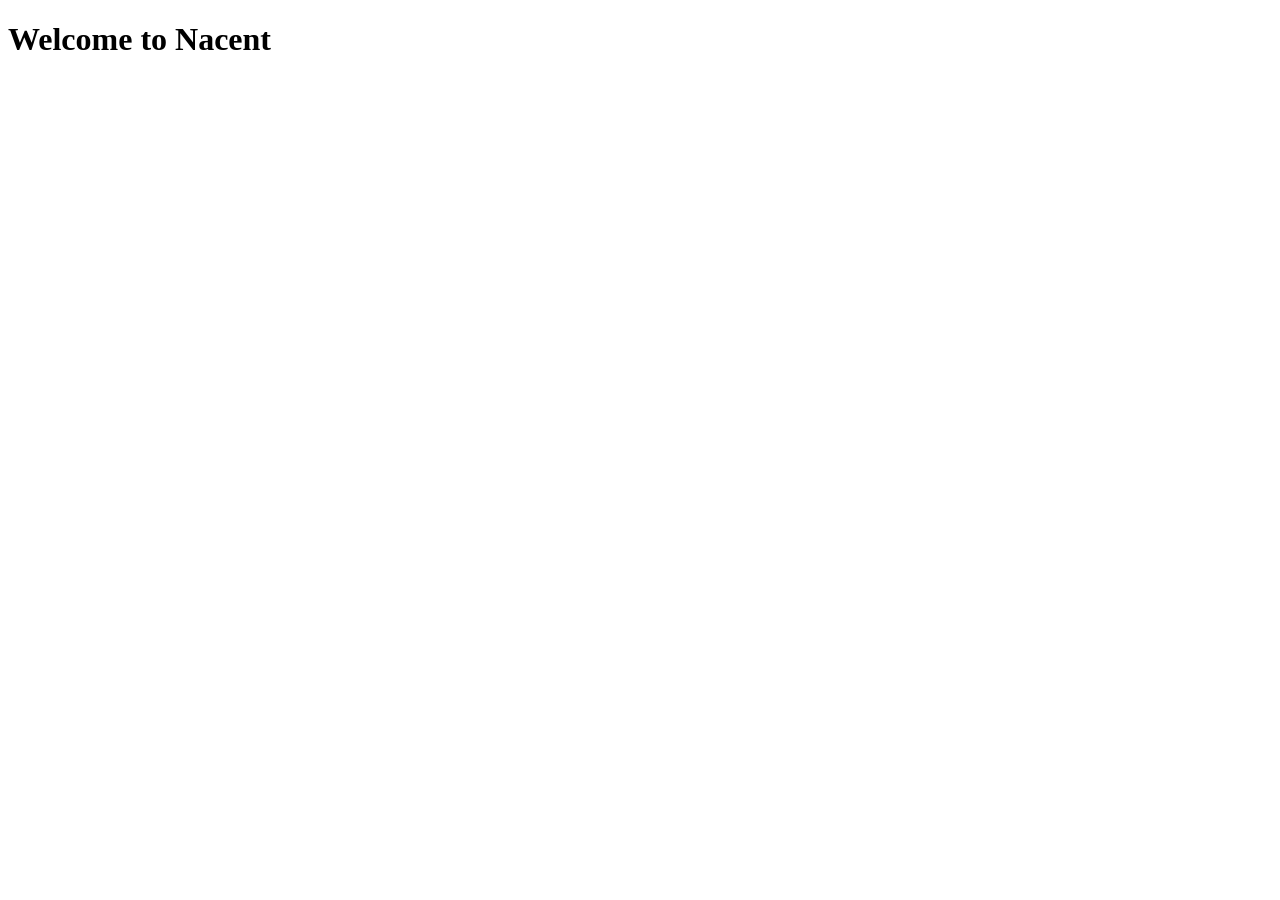
==== Nancent/index.html @ aa488d15 "edit readme" ====
<!DOCTYPE html>
<html lang="en">
  <head>
    <meta charset="UTF-8" />
    <meta name="viewport" content="width=device-width, initial-scale=1.0" />
    <title>Nancent</title>
  </head>
  <body>
    <h1>Welcome to Nacent</h1>
  </body>
</html>
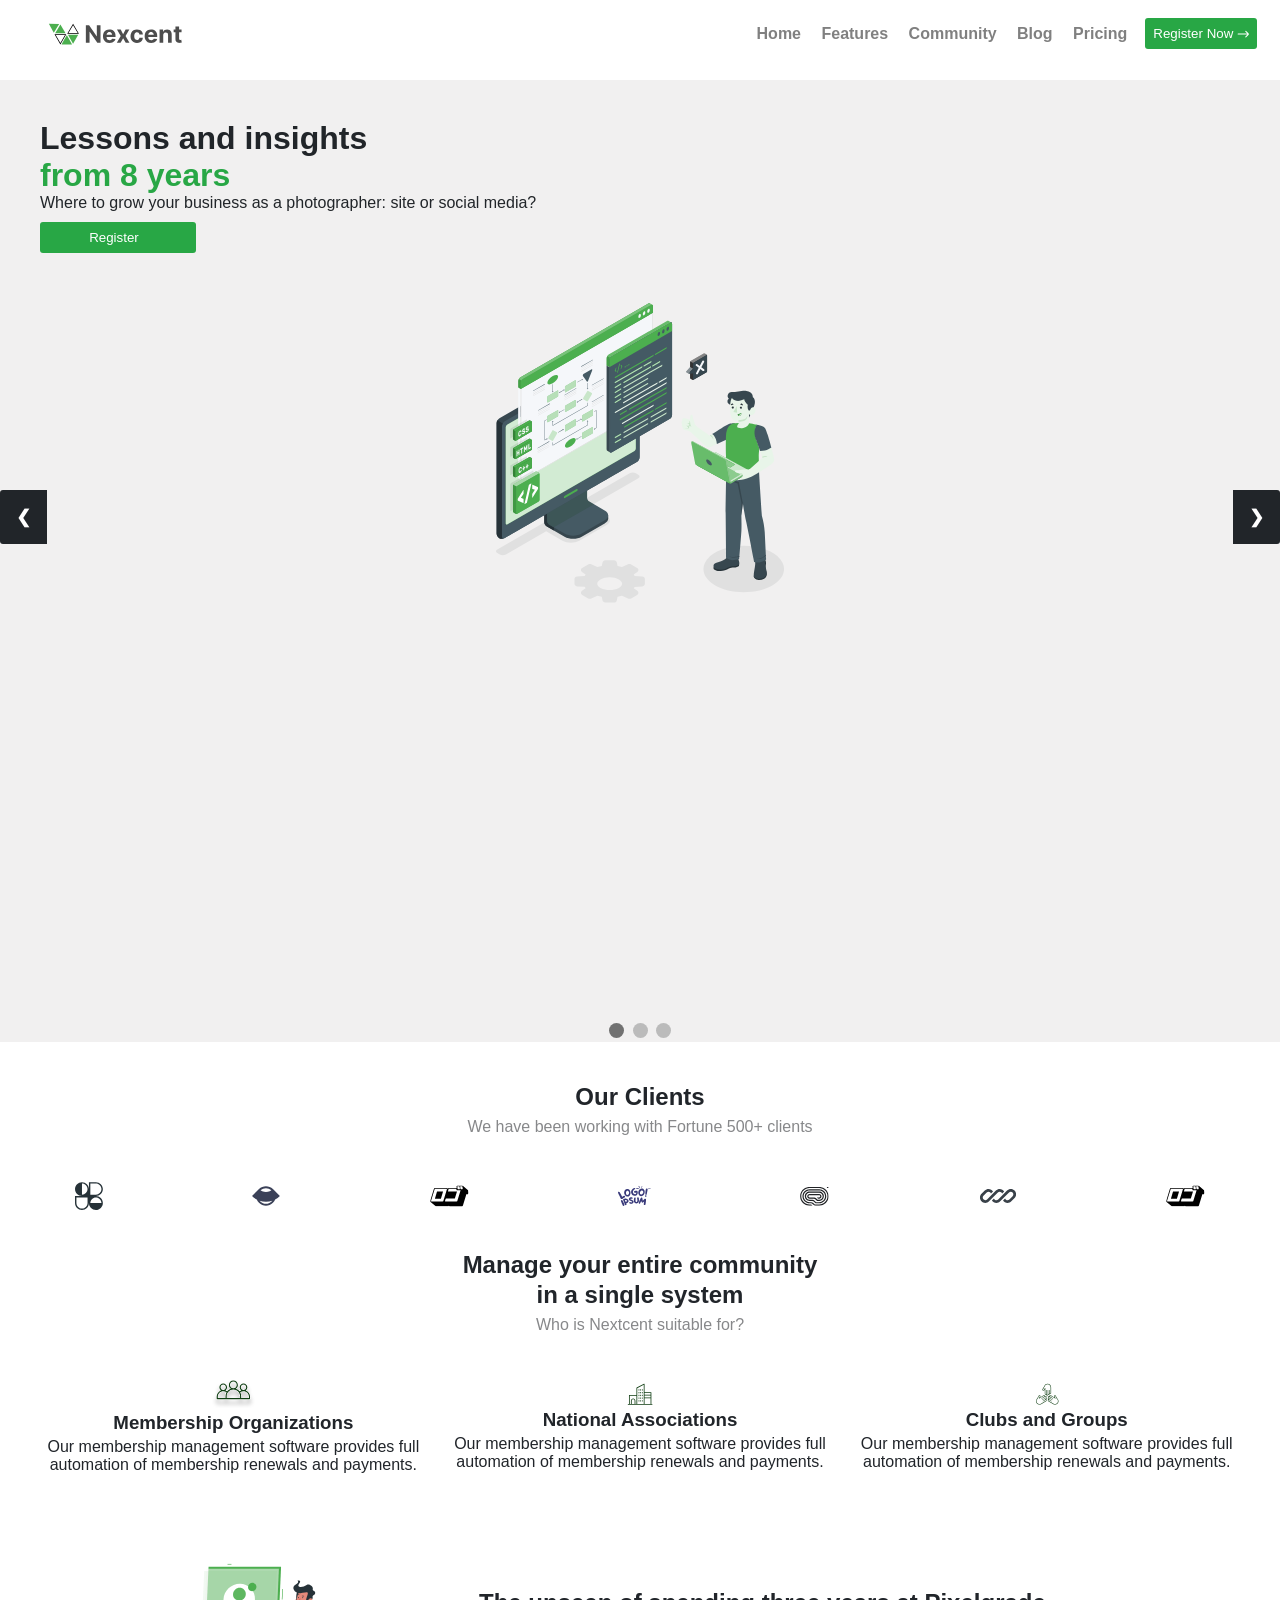
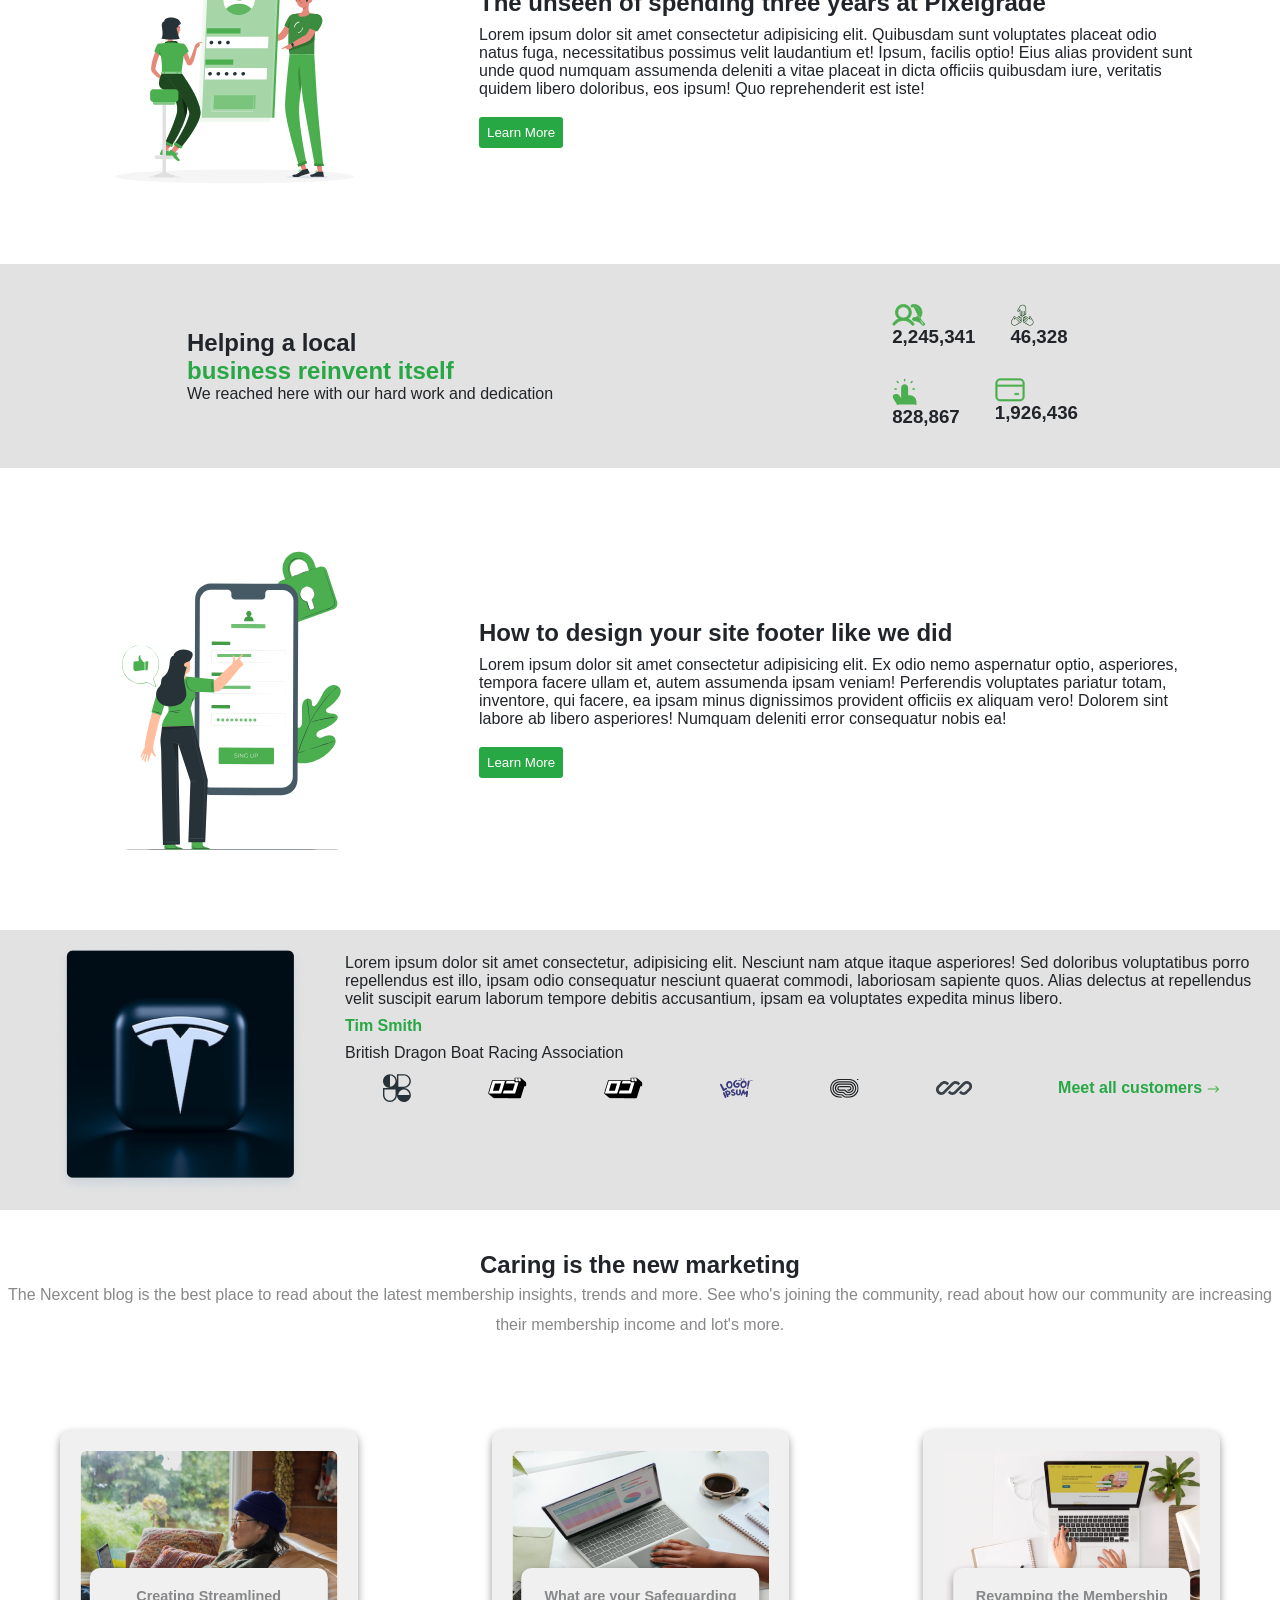
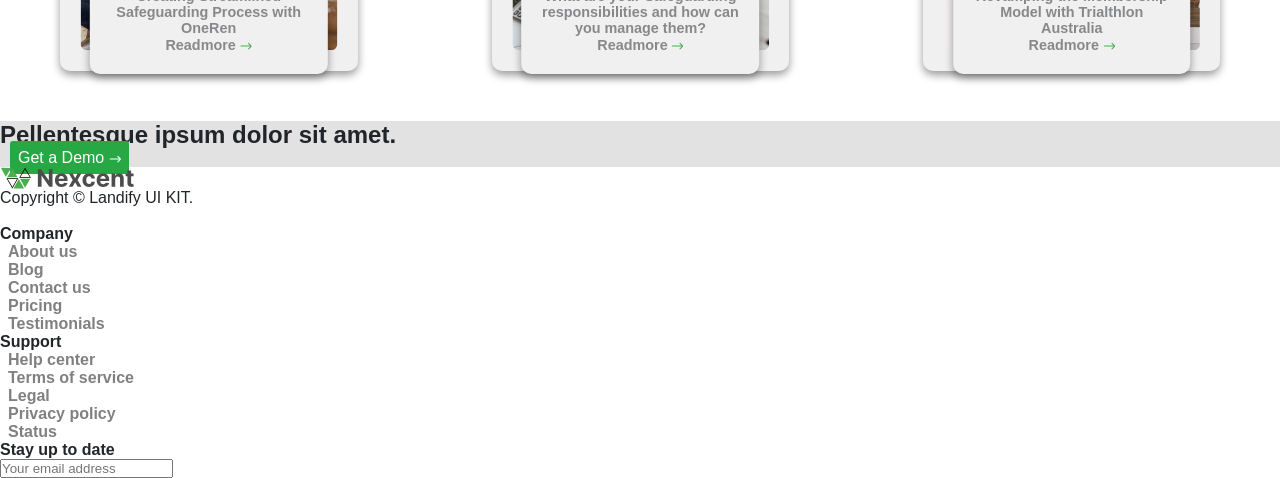
==== commit e9240904: "general edits" ====
--- a/Nancent/index.html
+++ b/Nancent/index.html
@@ -4,8 +4,297 @@
     <meta charset="UTF-8" />
     <meta name="viewport" content="width=device-width, initial-scale=1.0" />
     <title>Nancent</title>
+    <link rel="stylesheet" href="style.css" />
   </head>
   <body>
-    <h1>Welcome to Nacent</h1>
+    <header>
+      <nav>
+        <div class="logo">
+          <img src="asset/Logo.svg" alt="nexcent-logo" />
+        </div>
+        <div class="nav-links">
+          <ul>
+            <li><a href="#home" class="most">Home</a></li>
+            <li><a href="#features" class="most">Features</a></li>
+            <li><a href="#community" class="most">Community</a></li>
+            <li><a href="#blog" class="most">Blog</a></li>
+            <li><a href="#pricing" class="most">Pricing</a></li>
+          </ul>
+          <button class="nav-btn btn">
+            Register Now
+            <img src="asset/arrow-white.svg" alt="arrow" />
+          </button>
+        </div>
+      </nav>
+    </header>
+
+    <div class="hero">
+      <div class="hero-text">
+        <h1>
+          Lessons and insights <br /><span style="color: var(--primary-green)"
+            >from 8 years</span
+          >
+        </h1>
+        <p>
+          Where to grow your business as a photographer: site or social media?
+        </p>
+
+        <button class="hero-btn btn">Register</button>
+      </div>
+      <!-- slideshow container -->
+      <div class="slideshow-container">
+        <div class="mySlides fade">
+          <img src="asset/hero-illustration.svg" alt="img1" width="100%" />
+        </div>
+        <div class="mySlides fade">
+          <img src="asset/education_f8ru.svg" alt="img2" width="100%" />
+        </div>
+        <div class="mySlides fade">
+          <img
+            src="asset/instant_support_re_s7un.svg"
+            alt="img3"
+            width="100%"
+          />
+        </div>
+
+        <a class="prev" onclick="plusSlides(-1)">&#10094;</a>
+        <a class="next" onclick="plusSlides(1)">&#10095;</a>
+      </div>
+      <!-- Active dots -->
+      <div style="text-align: center">
+        <span class="dot" onclick="currentSlide(1)"></span>
+        <span class="dot" onclick="currentSlide(2)"></span>
+        <span class="dot" onclick="currentSlide(3)"></span>
+      </div>
+    </div>
+    <section class="white">
+      <div class="section-text1">
+        <h2>Our Clients</h2>
+      <p>We have been working with Fortune 500+ clients</p>
+      </div>
+      <div class="client-logos">
+        <img src="asset/client-logo 1.svg" alt="img1" />
+        <img src="asset/client-logo 2.svg" alt="img1" />
+        <img src="asset/client-logo 3.svg" alt="img1" />
+        <img src="asset/client-logo 4.svg" alt="img1" />
+        <img src="asset/client-logo 5.svg" alt="img1" />
+        <img src="asset/client-logo 6.svg" alt="img1" />
+        <img src="asset/client-logo 3.svg" alt="img1" />
+      </div>
+      <div class="section-text1">
+        <h2>Manage your entire community <br />in a single system</h2>
+      <p>Who is Nextcent suitable for?</p>
+      </div>
+      <div class="card-container">
+        <div class="card1 cards">
+          <img src="asset/member-icon.svg" alt="" />
+          <h3>Membership Organizations</h3>
+          <p>
+            Our membership management software provides full automation of
+            membership renewals and payments.
+          </p>
+        </div>
+        <div class="card2 cards">
+          <img src="asset/national-icon.svg" alt="" />
+          <h3>National Associations</h3>
+          <p>
+            Our membership management software provides full automation of
+            membership renewals and payments.
+          </p>
+        </div>
+        <div class="card3 cards">
+          <img src="asset/group-icon.svg" alt="" />
+          <h3>Clubs and Groups</h3>
+          <p>
+            Our membership management software provides full automation of
+            membership renewals and payments.
+          </p>
+        </div>
+      </div>
+      <article class="two-column">
+        <img src="asset/mobile-vector 1.svg" alt="img" />
+        <div class="texts">
+          <h2>The unseen of spending three years at Pixelgrade</h2>
+          <p>
+            Lorem ipsum dolor sit amet consectetur adipisicing elit. Quibusdam
+            sunt voluptates placeat odio natus fuga, necessitatibus possimus
+            velit laudantium et! Ipsum, facilis optio! Eius alias provident sunt
+            unde quod numquam assumenda deleniti a vitae placeat in dicta
+            officiis quibusdam iure, veritatis quidem libero doloribus, eos
+            ipsum! Quo reprehenderit est iste!
+          </p>
+          <button class="btn">Learn More</button>
+        </div>
+      </article>
+    </section>
+    <section class="helping gray ">
+      <div>
+        <h2>
+          Helping a local <br /><span style="color: var(--primary-green)"
+            >business reinvent itself</span
+          >
+        </h2>
+        <p>We reached here with our hard work and dedication</p>
+      </div>
+      <div class="numbers">
+        <div class="contain">
+          <div class="num">
+            <img src="asset/message-icon.svg" alt="img" />
+            <h3>2,245,341</h3>
+          </div>
+          <div class="num">
+            <img src="asset/group-icon.svg" alt="img" />
+            <h3>46,328</h3>
+          </div>
+        </div>
+        <div class="contain">
+          <div class="num">
+            <img src="asset/event.svg" alt="img" />
+            <h3>828,867</h3>
+          </div>
+          <div class="num">
+            <img src="asset/card.svg" alt="img" />
+            <h3>1,926,436</h3>
+          </div>
+        </div>
+      </div>
+    </section>
+
+    <section class="two-column">
+      <img src="asset/mobile-vector 2.svg" alt="img" />
+      <div class="texts second-texts">
+        <h2>How to design your site footer like we did</h2>
+        <p>
+          Lorem ipsum dolor sit amet consectetur adipisicing elit. Ex odio nemo
+          aspernatur optio, asperiores, tempora facere ullam et, autem assumenda
+          ipsam veniam! Perferendis voluptates pariatur totam, inventore, qui
+          facere, ea ipsam minus dignissimos provident officiis ex aliquam vero!
+          Dolorem sint labore ab libero asperiores! Numquam deleniti error
+          consequatur nobis ea!
+        </p>
+        <button class="btn">Learn More</button>
+      </div>
+    </section>
+
+    <section class="gray gray-special">
+      <img src="asset/image-tim.png" alt="img"  class="img-tim"/>
+      <div class="texts">
+        <p>
+          Lorem ipsum dolor sit amet consectetur, adipisicing elit. Nesciunt nam
+          atque itaque asperiores! Sed doloribus voluptatibus porro repellendus
+          est illo, ipsam odio consequatur nesciunt quaerat commodi, laboriosam
+          sapiente quos. Alias delectus at repellendus velit suscipit earum
+          laborum tempore debitis accusantium, ipsam ea voluptates expedita
+          minus libero.
+        </p>
+        <h4><span style="color: var(--primary-green);">Tim Smith</span></h4>
+        <p>British Dragon Boat Racing Association</p>
+        <div class="text-logo">
+          <img src="asset/client-logo 1.svg" alt="img" />
+          <img src="asset/client-logo 3.svg" alt="img" />
+          <img src="asset/client-logo 3.svg" alt="img" />
+          <img src="asset/client-logo 4.svg" alt="img" />
+          <img src="asset/client-logo 5.svg" alt="img" />
+          <img src="asset/client-logo 6.svg" alt="img" />
+          <a href="#"
+            >Meet all customers <img src="asset/arrow.svg" alt="right-arrow"
+          /></a>
+        </div>
+      </div>
+    </section>
+    <section class="white">
+      <div class="section-text1">
+        <h2>Caring is the new marketing</h2>
+      <p>
+        The Nexcent blog is the best place to read about the latest membership
+        insights, trends and more. See who's joining the community, read about
+        how our community are increasing their membership income and lot's more.
+      </p>
+      </div>
+      <div class="card-container-special">
+        <div class="outer-card">
+          <img src="asset/image 1.png" alt="img1" width="100%"/>
+          <div class="inner-card">
+            <p>Creating Streamlined Safeguarding Process with OneRen</p>
+            <a href="#"
+              >Readmore <img src="asset/arrow.svg" alt="right-arrow"
+            /></a>
+          </div>
+        </div>
+        <div class="outer-card">
+          <img src="asset/image 2.png" alt="img1" width="100%"/>
+          <div class="inner-card">
+            <p>
+              What are your Safeguarding responsibilities and how can you manage
+              them?
+            </p>
+            <a href="#"
+              >Readmore <img src="asset/arrow.svg" alt="right-arrow"
+            /></a>
+          </div>
+        </div>
+        <div class="outer-card">
+          <img src="asset/image 3.png" alt="img1" width="100%"/>
+          <div class="inner-card">
+            <p>Revamping the Membership Model with Trialthlon Australia</p>
+            <a href="#"
+              >Readmore <img src="asset/arrow.svg" alt="right-arrow"
+            /></a>
+          </div>
+        </div>
+      </div>
+    </section>
+
+    <section class="before-foot gray">
+      <h2>Pellentesque ipsum dolor sit amet.</h2>
+      <buttton class="btn"
+        >Get a Demo <img src="asset/arrow-white.svg" alt="right-arrow"
+      /></buttton>
+    </section>
+
+    <footer>
+      <div class="footer-logo">
+        <img src="asset/Logo.svg" alt="logo" />
+        <p>Copyright &copy; Landify UI KIT.</p>
+        <div class="social-medias">
+          <img src="asset/instagram.svg" alt="instagram" />
+          <img src="asset/dribble.svg" alt="dribble" />
+          <img src="asset/twitter.svg" alt="twitter" />
+          <img src="asset/youtube.svg" alt="youtube" />
+        </div>
+      </div>
+      <div class="company">
+        <h4>Company</h4>
+        <div class="footer-links">
+          <ul>
+            <li><a href="#about-us" class="most">About us</a></li>
+            <li><a href="#blog" class="most">Blog</a></li>
+            <li><a href="#contact-us" class="most">Contact us</a></li>
+            <li><a href="#pricing" class="most">Pricing</a></li>
+            <li><a href="#testimonials" class="most">Testimonials</a></li>
+          </ul>
+        </div>
+      </div>
+      <div class="support">
+        <h4>Support</h4>
+        <div class="footer-links">
+          <ul>
+            <li><a href="#help-center" class="most">Help center</a></li>
+            <li><a href="#terms" class="most">Terms of service</a></li>
+            <li><a href="#legal" class="most">Legal</a></li>
+            <li><a href="#privacy" class="most">Privacy policy</a></li>
+            <li><a href="#status" class="most">Status</a></li>
+          </ul>
+      </div>
+      <div class="stay-up-to-date">
+        <h4>Stay up to date</h4>
+
+        <input type="email" name="email" id="email" placeholder="Your email address">
+        <img src="asset/plane.svg" alt="plane">
+      </div>
+    </footer>
+
+
+    <script src="index.js"></script>
   </body>
 </html>
--- a/Nancent/style.css
+++ b/Nancent/style.css
@@ -0,0 +1,362 @@
+* {
+  margin: 0;
+  padding: 0;
+  box-sizing: border-box;
+}
+
+:root {
+  --primary-green: #28a745;
+  --light-green: #f2f8f3;
+  --dark-green: #146228;
+  --dark-gray: #21252a;
+  --light-gray: #f1f0f0;
+  --text-gray: #87888a;
+  --black: #212529;
+  --white: #ffffff;
+}
+
+body {
+  color: var(--black);
+  background-color: var(--white);
+  font-family: Arial, Helvetica, sans-serif;
+  height: 100%;
+  width: 100%;
+  /* height: 100vh;
+  width: 100vw; */
+}
+img {
+  vertical-align: middle;
+}
+
+header {
+  background-color: var(--white);
+  padding: 8px;
+  position: fixed;
+  width: 100%;
+  height: 80px;
+  top: 0;
+}
+
+nav {
+  display: flex;
+  justify-content: space-between;
+}
+
+nav .logo {
+  margin: auto 40px;
+}
+
+.nav-links {
+  display: flex;
+  /* padding: 10px; */
+  align-items: center;
+}
+
+.nav-links li {
+  display: inline;
+  /* padding: 5px; */
+  height: auto;
+}
+
+a {
+  color: var(--primary-green);
+  text-decoration: none;
+  padding: 8px;
+  font-weight: bold;
+}
+a:hover {
+  color: var(--black);
+  text-decoration: underline;
+  transition: all 0.6s ease;
+}
+
+a.most {
+  color: gray;
+  text-decoration: none;
+  padding: 8px;
+}
+a.most:hover {
+  text-decoration: underline;
+  color: var(--primary-green);
+  background-color: var(--light-green);
+  transition: all 0.6s ease;
+}
+
+.btn,
+.nav-btn {
+  color: var(--white);
+  background-color: var(--primary-green);
+  padding: 8px;
+  outline: none;
+  border: none;
+  border-radius: 3px;
+  margin: 10px;
+  margin-right: 15px;
+}
+
+.hero {
+  background-color: var(--light-gray);
+  margin-top: 80px;
+}
+
+.hero-text h1,
+.hero-text p,
+.hero-text button {
+  margin-left: 0;
+  padding-left: 0;
+}
+
+.hero-text {
+  padding: 40px;
+  display: flex;
+  flex-direction: column;
+  align-items: flex-start;
+  line-height: normal;
+  max-width: 600px;
+}
+.hero-btn {
+  width: 30%;
+  text-align: center;
+}
+
+/* slideshow container */
+.slideshow-container {
+  max-width: 1000px;
+  height: 0;
+  width: 100%; /* not sure*/
+  padding: 0;
+  margin: 0;
+  aspect-ratio: 16 / 9;
+  padding-top: 56.25%;
+  position: relative;
+  margin: 0 auto;
+  overflow: hidden;
+}
+.slideshow-container img {
+  position: absolute;
+  top: 0;
+  left: 0;
+  width: 100%;
+  height: 50%; /*100%;*/
+  max-height: 300px;
+  object-fit: contain;
+  object-position: center;
+}
+
+.mySlides {
+  display: none;
+}
+
+.prev,
+.next {
+  position: fixed;
+  top: 50%;
+  width: auto;
+  margin-top: 40px; /*-22px */
+  cursor: pointer;
+  padding: 16px;
+  color: var(--white);
+  background-color: var(--black);
+  font-weight: bold;
+  font-size: 18px;
+  transition: 0.6s ease;
+  border-radius: 0 3px 3px 0;
+  user-select: none;
+}
+
+/* Setting next button to the right */
+.next {
+  right: 0;
+}
+.prev {
+  left: 0;
+  border-radius: 3px 0 0 3px;
+}
+
+.prev:hover,
+.next:hover {
+  background-color: rgba(0, 0, 0, 0.8);
+}
+
+.dot {
+  height: 15px;
+  width: 15px;
+  margin: 0 2px;
+  background-color: #bbb; /*#bbb*/
+  border-radius: 50%;
+  display: inline-block;
+  transition: background-color 0.6 ease;
+  cursor: pointer;
+}
+
+.active,
+.dot:hover {
+  background-color: #717171; /*#717171*/
+}
+
+/* Fade animation   */
+.fade {
+  animation-name: fade;
+  animation-duration: 1.5s;
+}
+
+#keyframes fade {
+  from {
+    opacity: 0.4;
+  }
+  to {
+    opacity: 1;
+  }
+}
+
+/* client side */
+section.white {
+  color: var(--dark-gray);
+}
+
+.section-text1 {
+  text-align: center;
+  margin: 40px auto;
+  line-height: 30px;
+}
+.section-text1 h2 {
+  font-weight: 700;
+}
+
+.section-text1 p {
+  color: var(--text-gray);
+}
+
+.client-logos,
+.text-logo {
+  display: flex;
+  justify-content: space-around;
+}
+
+.card-container {
+  display: flex;
+  text-align: center;
+  align-items: center;
+  margin: 30px;
+}
+
+.cards img,
+.cards h3 {
+  margin-bottom: 4px;
+}
+
+.cards img,
+.cards p {
+  flex-wrap: wrap;
+}
+
+.two-column {
+  display: flex;
+  justify-content: space-around;
+  align-items: center;
+  margin: 80px;
+}
+
+.texts h2,
+.texts p,
+.texts button {
+  margin-left: 0;
+}
+
+.texts h2,
+.texts p,
+.texts h4 {
+  margin-top: 9px;
+  margin-bottom: 9px;
+}
+.two-column img {
+  margin-right: 90px;
+}
+
+section.gray {
+  background-color: #e2e2e2;
+}
+
+section.helping {
+  display: flex;
+  justify-content: space-around;
+  align-items: center;
+  padding: 25px;
+}
+
+.numbers {
+  display: inline-block;
+}
+
+.contain {
+  display: flex;
+  gap: 5px;
+  vertical-align: middle;
+}
+
+.num {
+  margin: 15px;
+}
+
+.gray-special {
+  width: 100%;
+  padding: 15px;
+  display: flex;
+}
+
+.img-tim {
+  margin: auto 40px;
+}
+
+.card-container-special {
+  display: flex;
+  justify-content: space-around;
+  gap: 15px;
+}
+
+/* .card-special {
+  /* margin-right: 10px;
+  /* position: relative; 
+}
+
+.card-text {
+  background-color: var(--light-gray);
+  position: absolute;
+  margin: 0;
+  padding: 10px;
+}
+
+.before-foot{
+  display: block;
+  padding: 40px;
+  margin-top: 100px;
+} */
+ .outer-card, .inner-card {
+  border-radius: 10px;
+  box-shadow: 0 4px 8px rgba(0, 0, 0, 0.4);
+  padding: 20px;
+  background-color: var(--light-gray);
+  position: relative;
+ }
+
+ .outer-card {
+  max-width: 300px;
+  margin: 50px auto;
+  text-align: center;
+ }
+
+ .inner-card {
+  width: 80%;
+  margin: 0 auto;
+  position: absolute;  /* this took it out of the outer-card*/
+  bottom: -3px;
+  left: 50%;
+  transform: translateX(-50%);
+  background-color: var(--light-gray);
+ }
+ 
+ .inner-card p, .inner-card a {
+  font-size: 0.9rem;
+  font-weight: bold;
+  color: var(--text-gray);
+ }
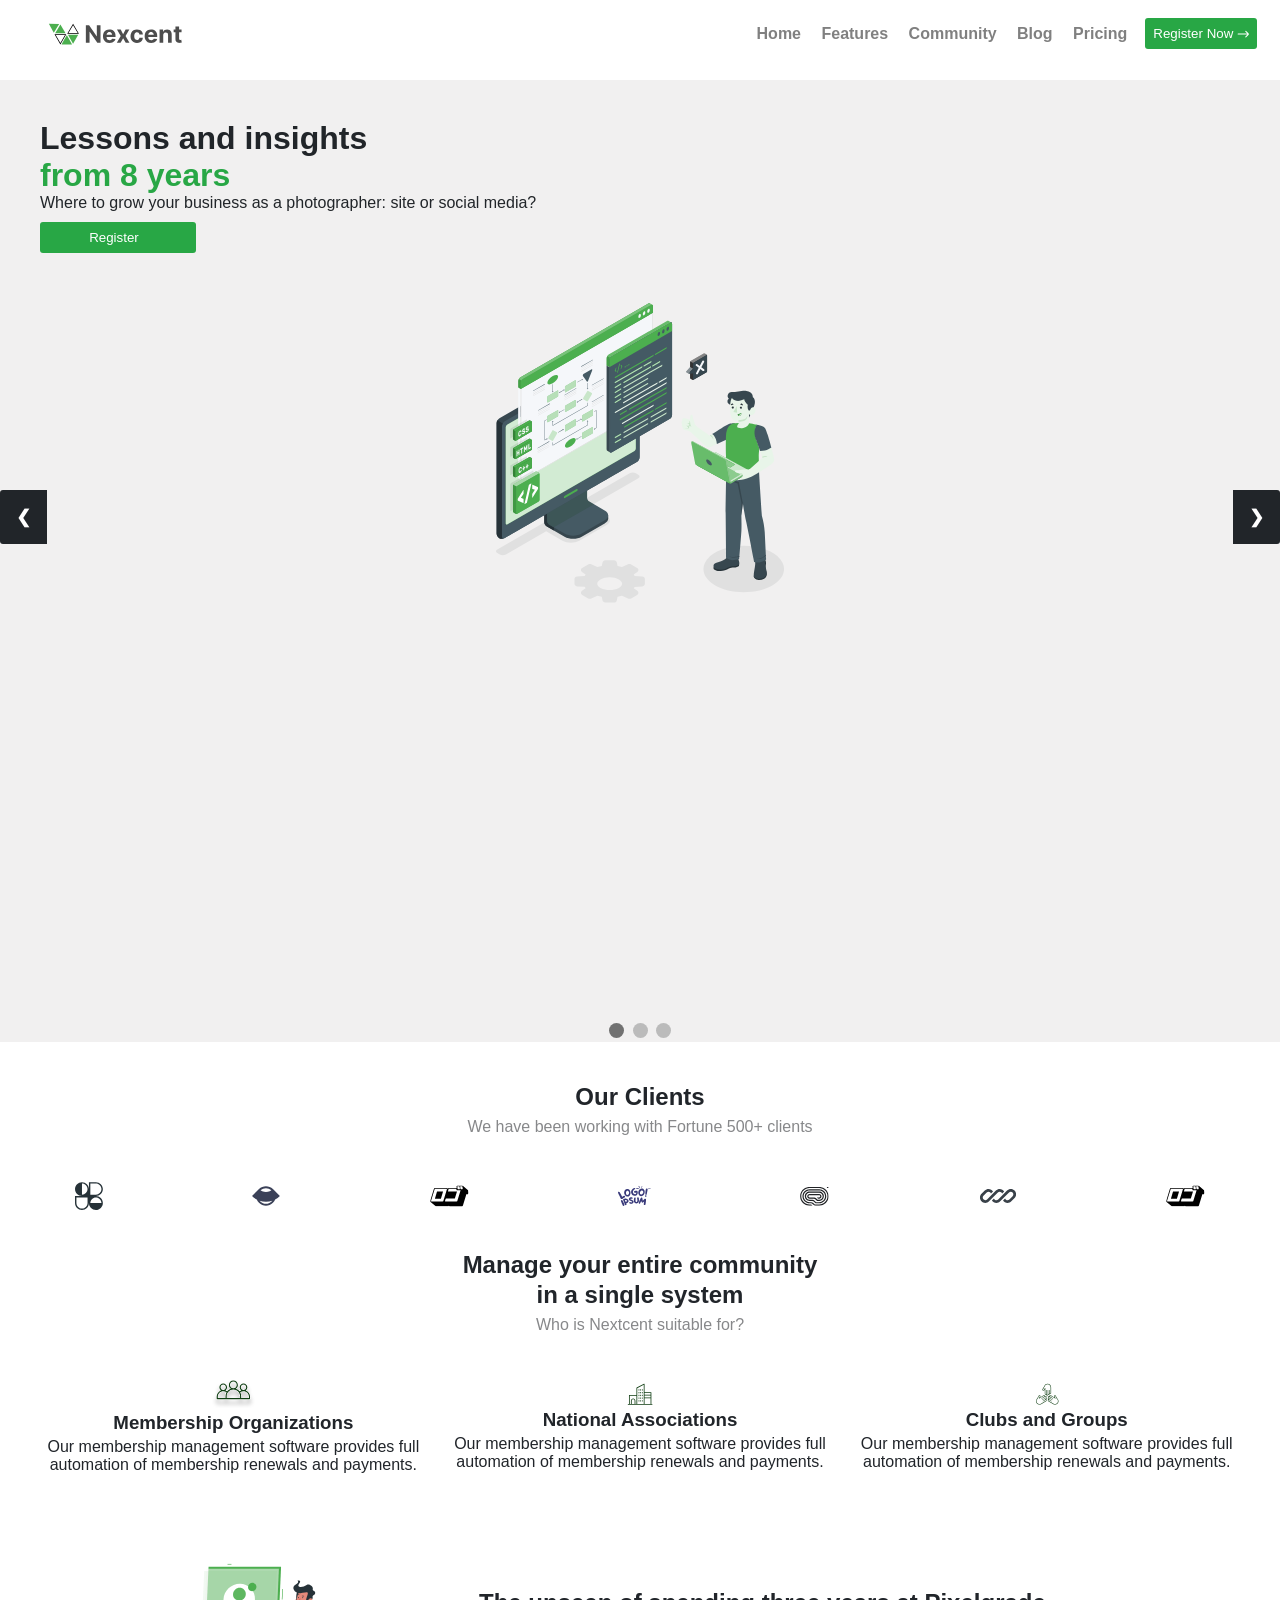
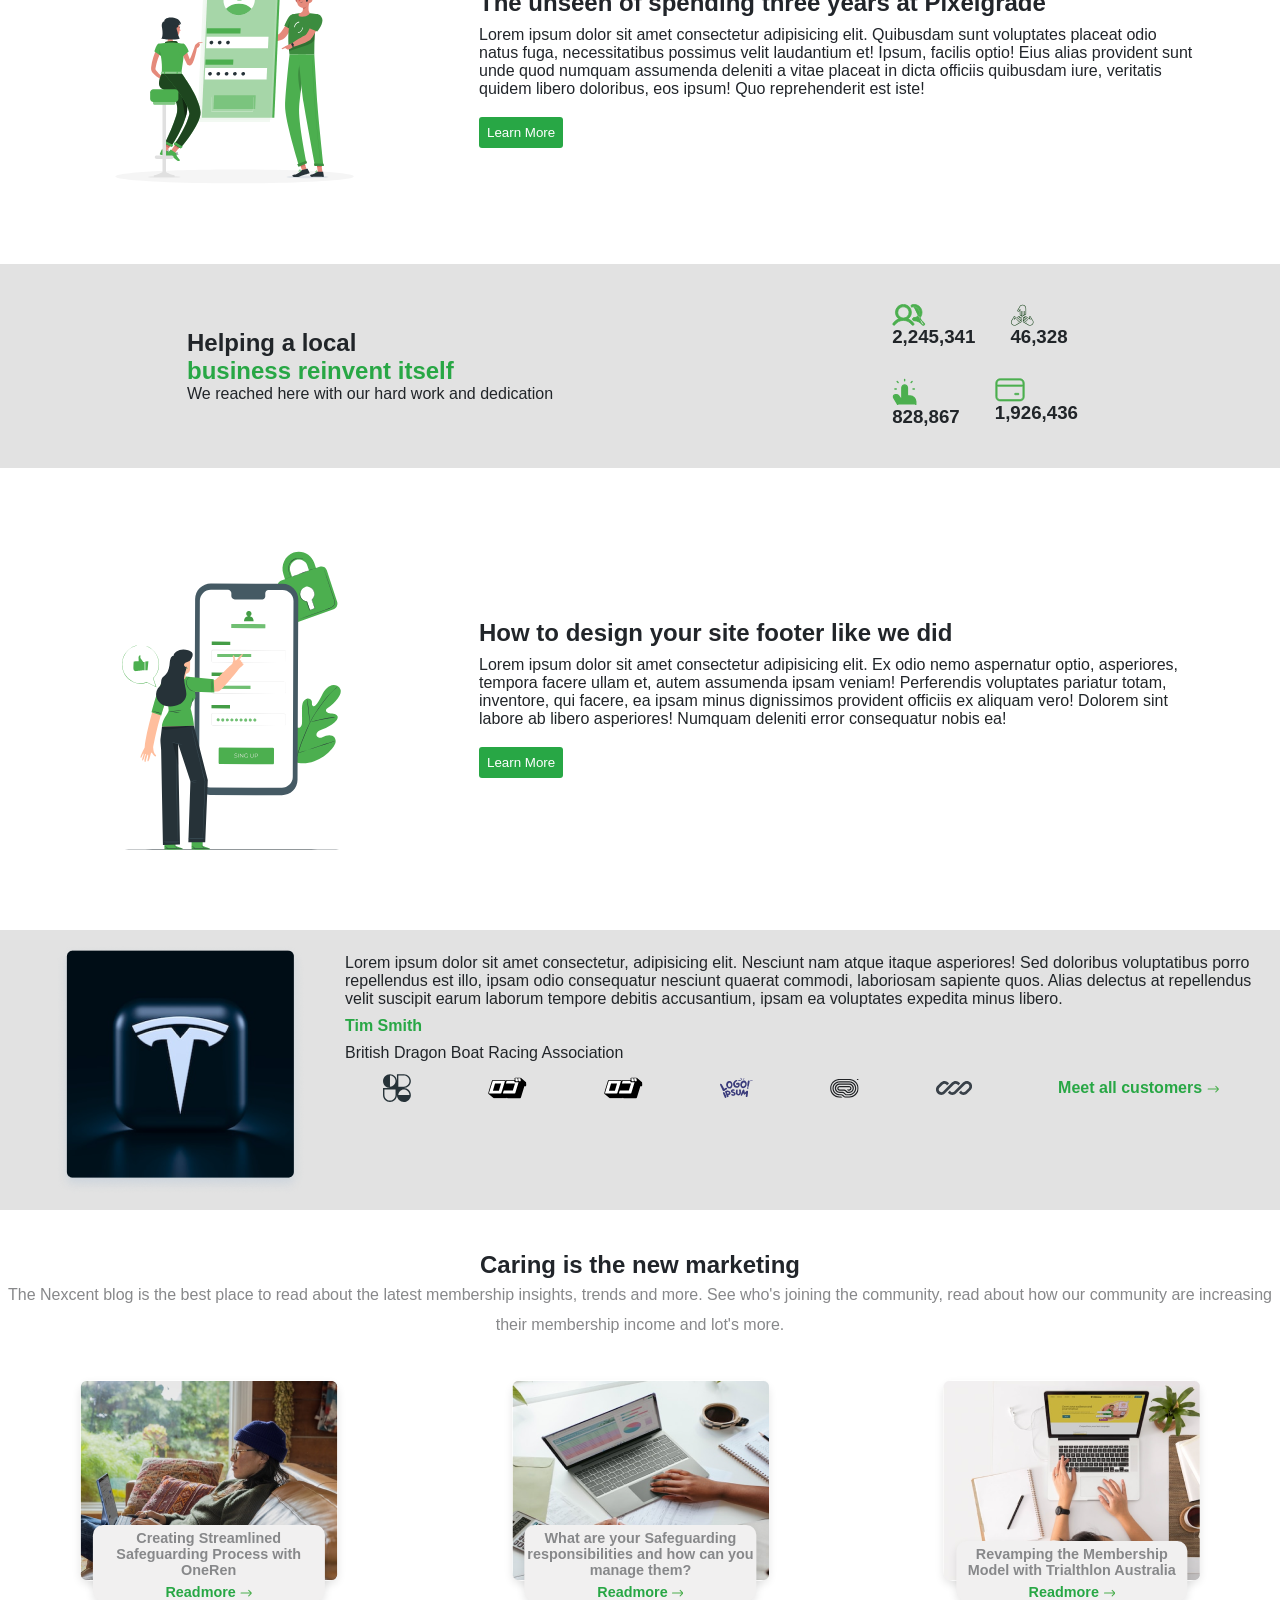
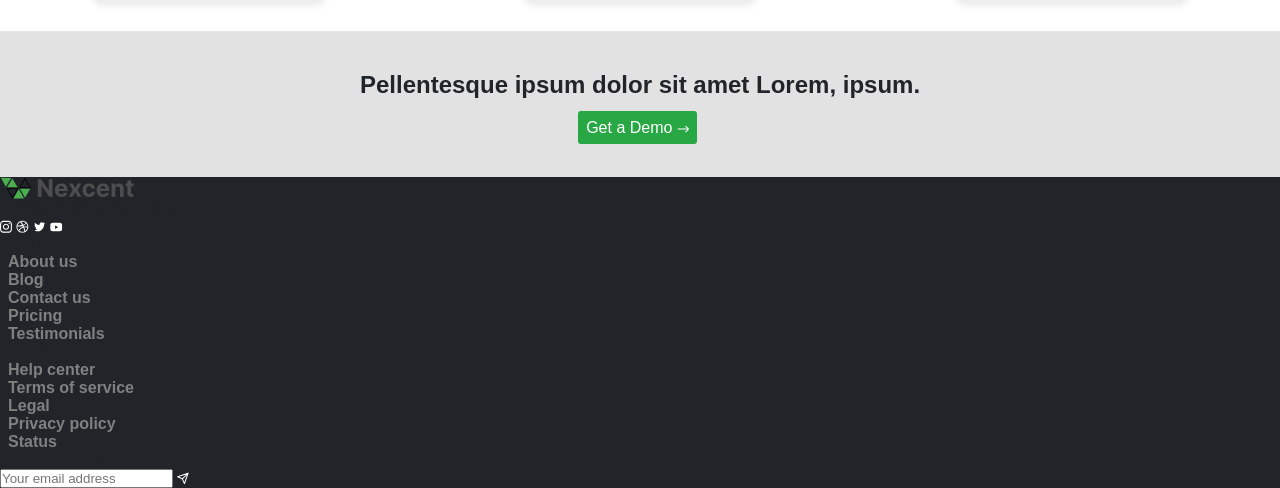
==== commit e86b1368: "styling..." ====
--- a/Nancent/index.html
+++ b/Nancent/index.html
@@ -246,7 +246,7 @@
     </section>
 
     <section class="before-foot gray">
-      <h2>Pellentesque ipsum dolor sit amet.</h2>
+      <h2>Pellentesque ipsum dolor sit amet Lorem, ipsum.</h2>
       <buttton class="btn"
         >Get a Demo <img src="asset/arrow-white.svg" alt="right-arrow"
       /></buttton>
--- a/Nancent/style.css
+++ b/Nancent/style.css
@@ -92,6 +92,7 @@
   border-radius: 3px;
   margin: 10px;
   margin-right: 15px;
+  cursor: pointer;
 }
 
 .hero {
@@ -310,53 +311,59 @@
 
 .card-container-special {
   display: flex;
-  justify-content: space-around;
+  /* justify-content: space-around; */
   gap: 15px;
 }
-
-/* .card-special {
-  /* margin-right: 10px;
-  /* position: relative; 
-}
-
-.card-text {
-  background-color: var(--light-gray);
-  position: absolute;
-  margin: 0;
-  padding: 10px;
-}
-
-.before-foot{
-  display: block;
-  padding: 40px;
-  margin-top: 100px;
-} */
- .outer-card, .inner-card {
+.outer-card,
+.inner-card {
   border-radius: 10px;
-  box-shadow: 0 4px 8px rgba(0, 0, 0, 0.4);
-  padding: 20px;
-  background-color: var(--light-gray);
+  box-shadow: 0 4px 8px rgba(0, 0, 0, 0.1);
+  /* padding: 20px; */
   position: relative;
- }
-
- .outer-card {
+}
+
+.outer-card {
   max-width: 300px;
-  margin: 50px auto;
-  text-align: center;
- }
-
- .inner-card {
-  width: 80%;
+  margin: 0 auto 50px auto;
+  text-align: center;
+}
+
+.inner-card {
+  width: 90%;
   margin: 0 auto;
-  position: absolute;  /* this took it out of the outer-card*/
-  bottom: -3px;
+  position: absolute; /* this took it out of the outer-card*/
+  bottom: -20px;
   left: 50%;
   transform: translateX(-50%);
   background-color: var(--light-gray);
- }
- 
- .inner-card p, .inner-card a {
+  /* padding: 10px; */
+}
+
+.inner-card p,
+.inner-card a {
+  margin: 5px auto;
   font-size: 0.9rem;
   font-weight: bold;
   color: var(--text-gray);
- }+  text-align: center;
+}
+
+.inner-card a {
+  color: var(--primary-green);
+}
+
+.before-foot {
+  display: block;
+  text-align: center;
+  padding: 40px;
+  font-size: 1rem
+}
+
+.before-foot h2 {
+  margin-bottom: 20px;
+  overflow: wrap;
+}
+
+footer {
+  background-color: var(--dark-gray);
+}
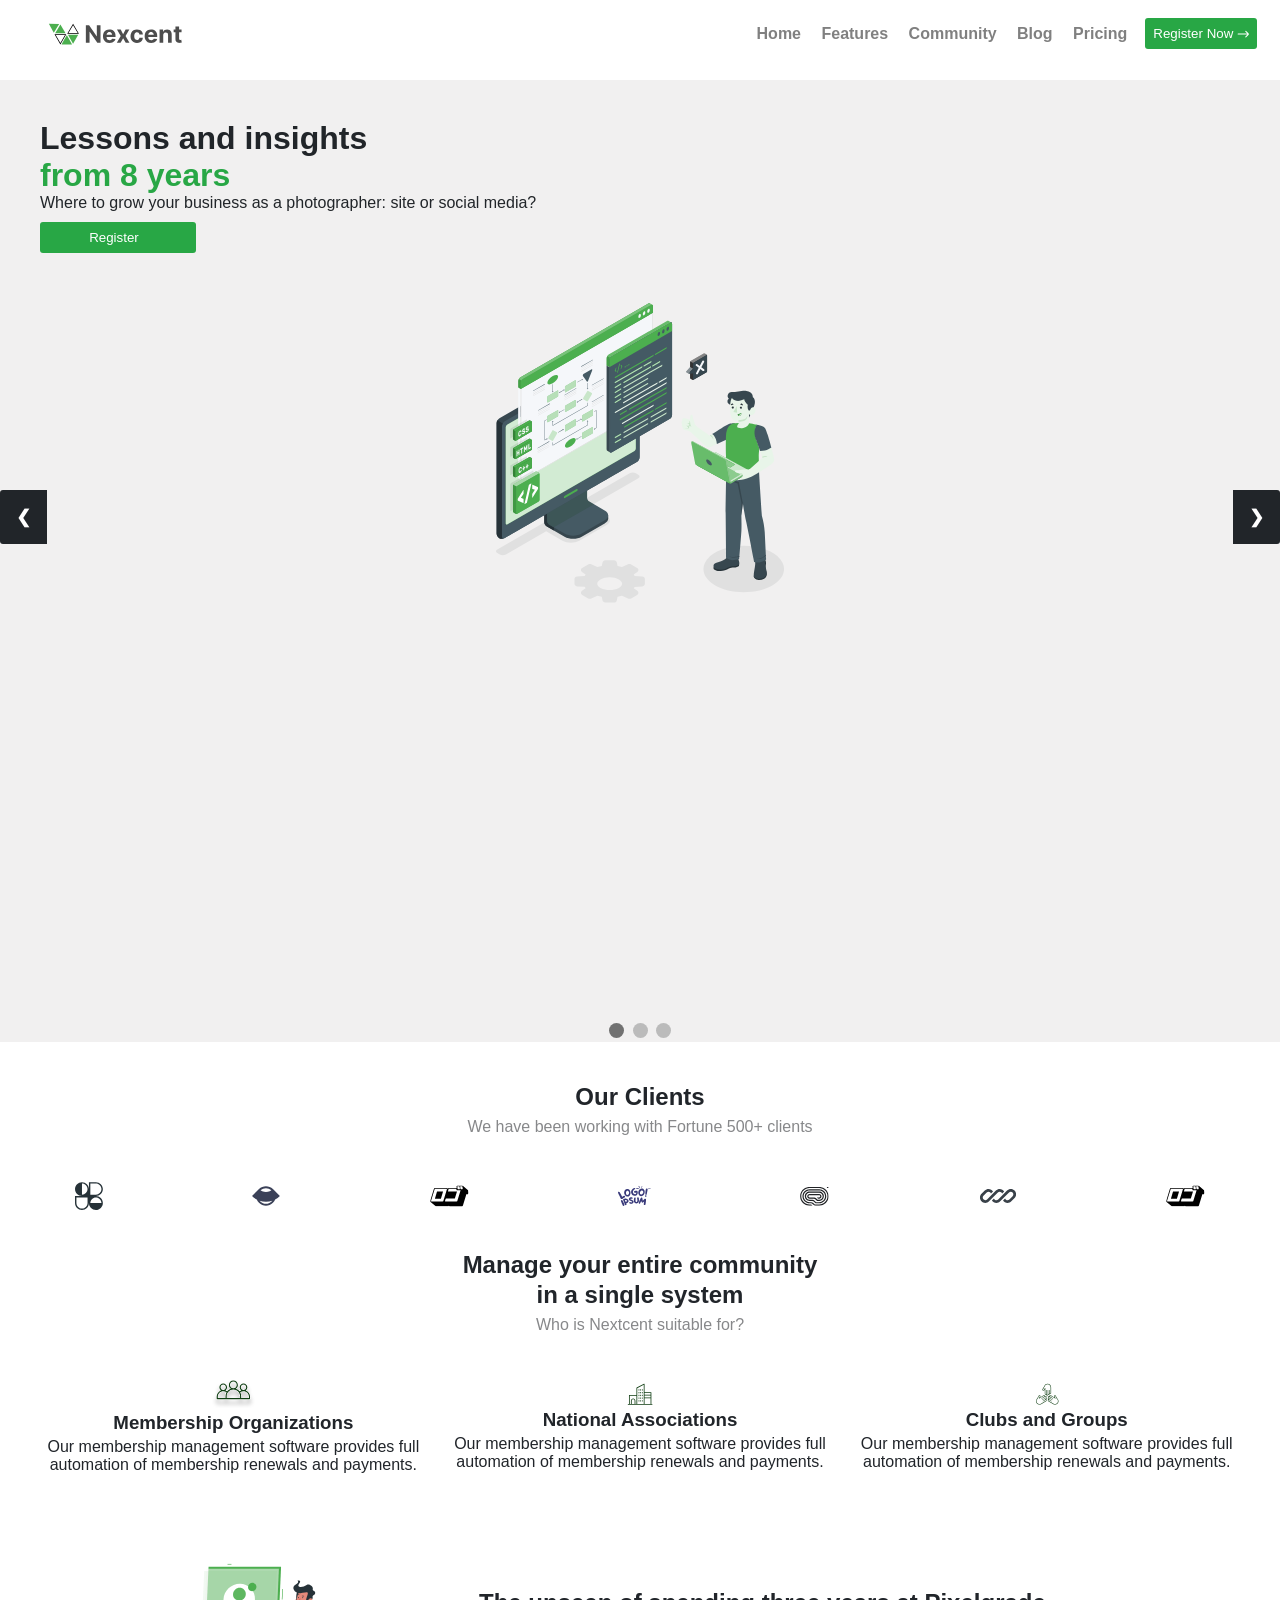
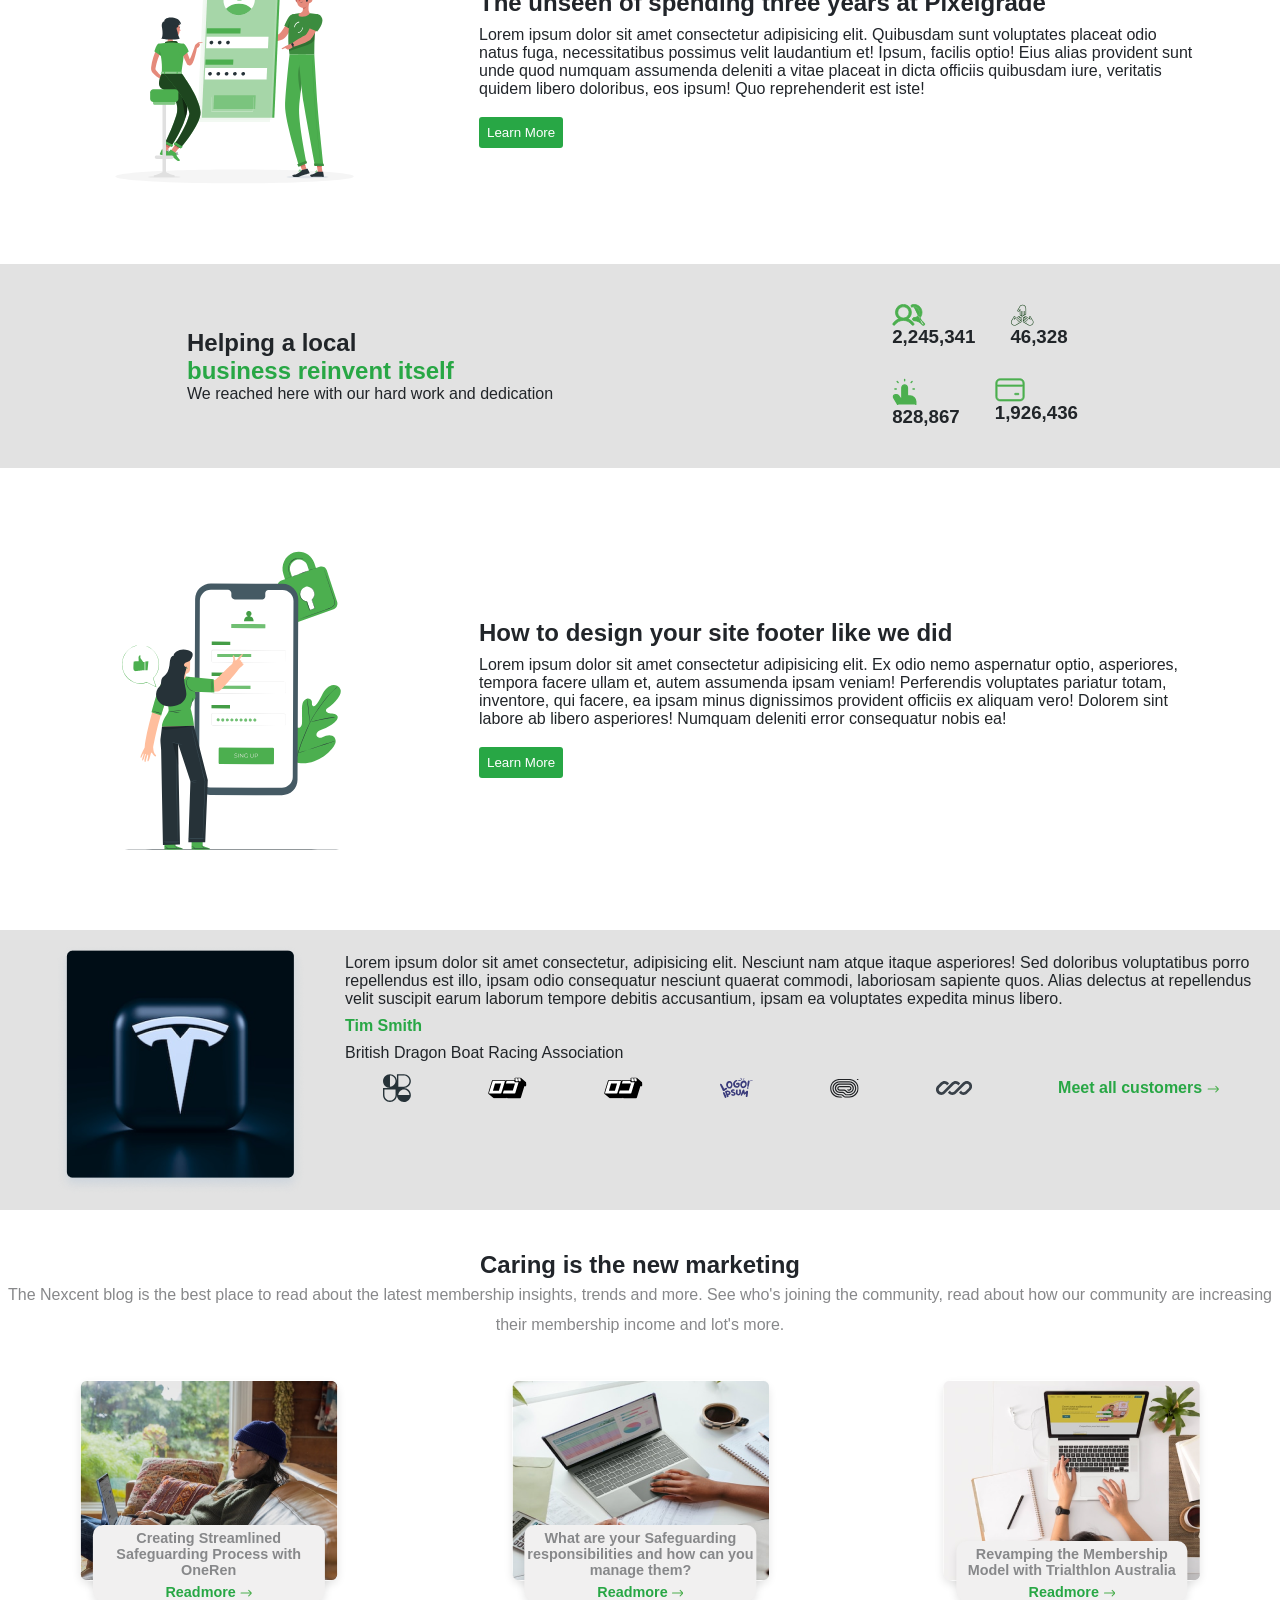
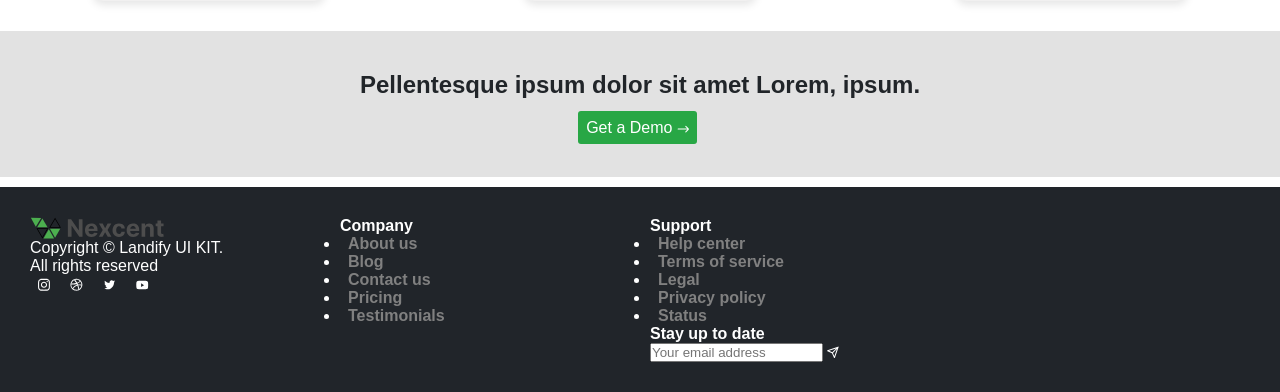
==== commit 9fc5f533: "styles update css grid" ====
--- a/Nancent/index.html
+++ b/Nancent/index.html
@@ -254,13 +254,14 @@
 
     <footer>
       <div class="footer-logo">
-        <img src="asset/Logo.svg" alt="logo" />
+        <h4><img src="asset/Logo.svg" alt="logo" /></h4>
         <p>Copyright &copy; Landify UI KIT.</p>
+        <p>All rights reserved</p>
         <div class="social-medias">
-          <img src="asset/instagram.svg" alt="instagram" />
-          <img src="asset/dribble.svg" alt="dribble" />
-          <img src="asset/twitter.svg" alt="twitter" />
-          <img src="asset/youtube.svg" alt="youtube" />
+         <a href="#"><img src="asset/instagram.svg" alt="instagram" /></a> 
+          <a href="#"><img src="asset/dribble.svg" alt="dribble" /></a>
+          <a href="#"><img src="asset/twitter.svg" alt="twitter" /></a>
+          <a href="#"><img src="asset/youtube.svg" alt="youtube" /></a>
         </div>
       </div>
       <div class="company">
--- a/Nancent/style.css
+++ b/Nancent/style.css
@@ -356,7 +356,7 @@
   display: block;
   text-align: center;
   padding: 40px;
-  font-size: 1rem
+  font-size: 1rem;
 }
 
 .before-foot h2 {
@@ -364,6 +364,83 @@
   overflow: wrap;
 }
 
+/* footer {
+  background-color: var(--dark-gray);
+  width: 100%;
+  padding: 30px;
+  display: flex;
+  justify-content: space-around;
+  font-size: 1rem;
+  text-align: left;
+} */
+
+/* footer h4 {
+  color: var(--white);
+} */
+
+/* footer .footer-logo {
+  color: var(--text-gray);
+  display: flex;
+  flex-direction: column;
+} */
+
+/* .footer-logo p {
+  margin: 20px 0;
+} */
+
+/* .footer-logo p:first-of-type {
+  margin-top: 20px;
+  margin-bottom: 3px;
+} */
+
+/* .footer-logo p:last-of-type {
+  margin-top: 3px;
+  margin-bottom: 20px;
+} */
+
+/* .social-medias a img {
+  background-color: var(--text-gray);
+  border-radius: 50%;
+  padding: 5px;
+  margin-left: 0;
+} */
+
+/* footer .company {
+  display: flex;
+  flex-direction: column;
+  margin-left: 0;
+  padding-left: 0;
+} */
+
+/* .footer-links ul li a {
+  margin-left: 0;
+  padding-left: 0;
+} */
+
+/* .footer-links ul a {
+  display: block;
+} */
+
+/* .stay-up-to-date  {
+  display: inline;
+} */
+
+/* footer grid */
+
 footer {
   background-color: var(--dark-gray);
-}
+  width: 100%;
+  padding: 30px;
+  font-size: 1rem;
+  text-align: left;
+  display: grid;
+  grid-template-columns: repeat(4, 1fr);
+  margin-top: 10px;
+  gap: 20px;
+  color: white;
+}
+
+.footer .company ul {
+  list-style-type: none;
+  text-decoration: none;
+}
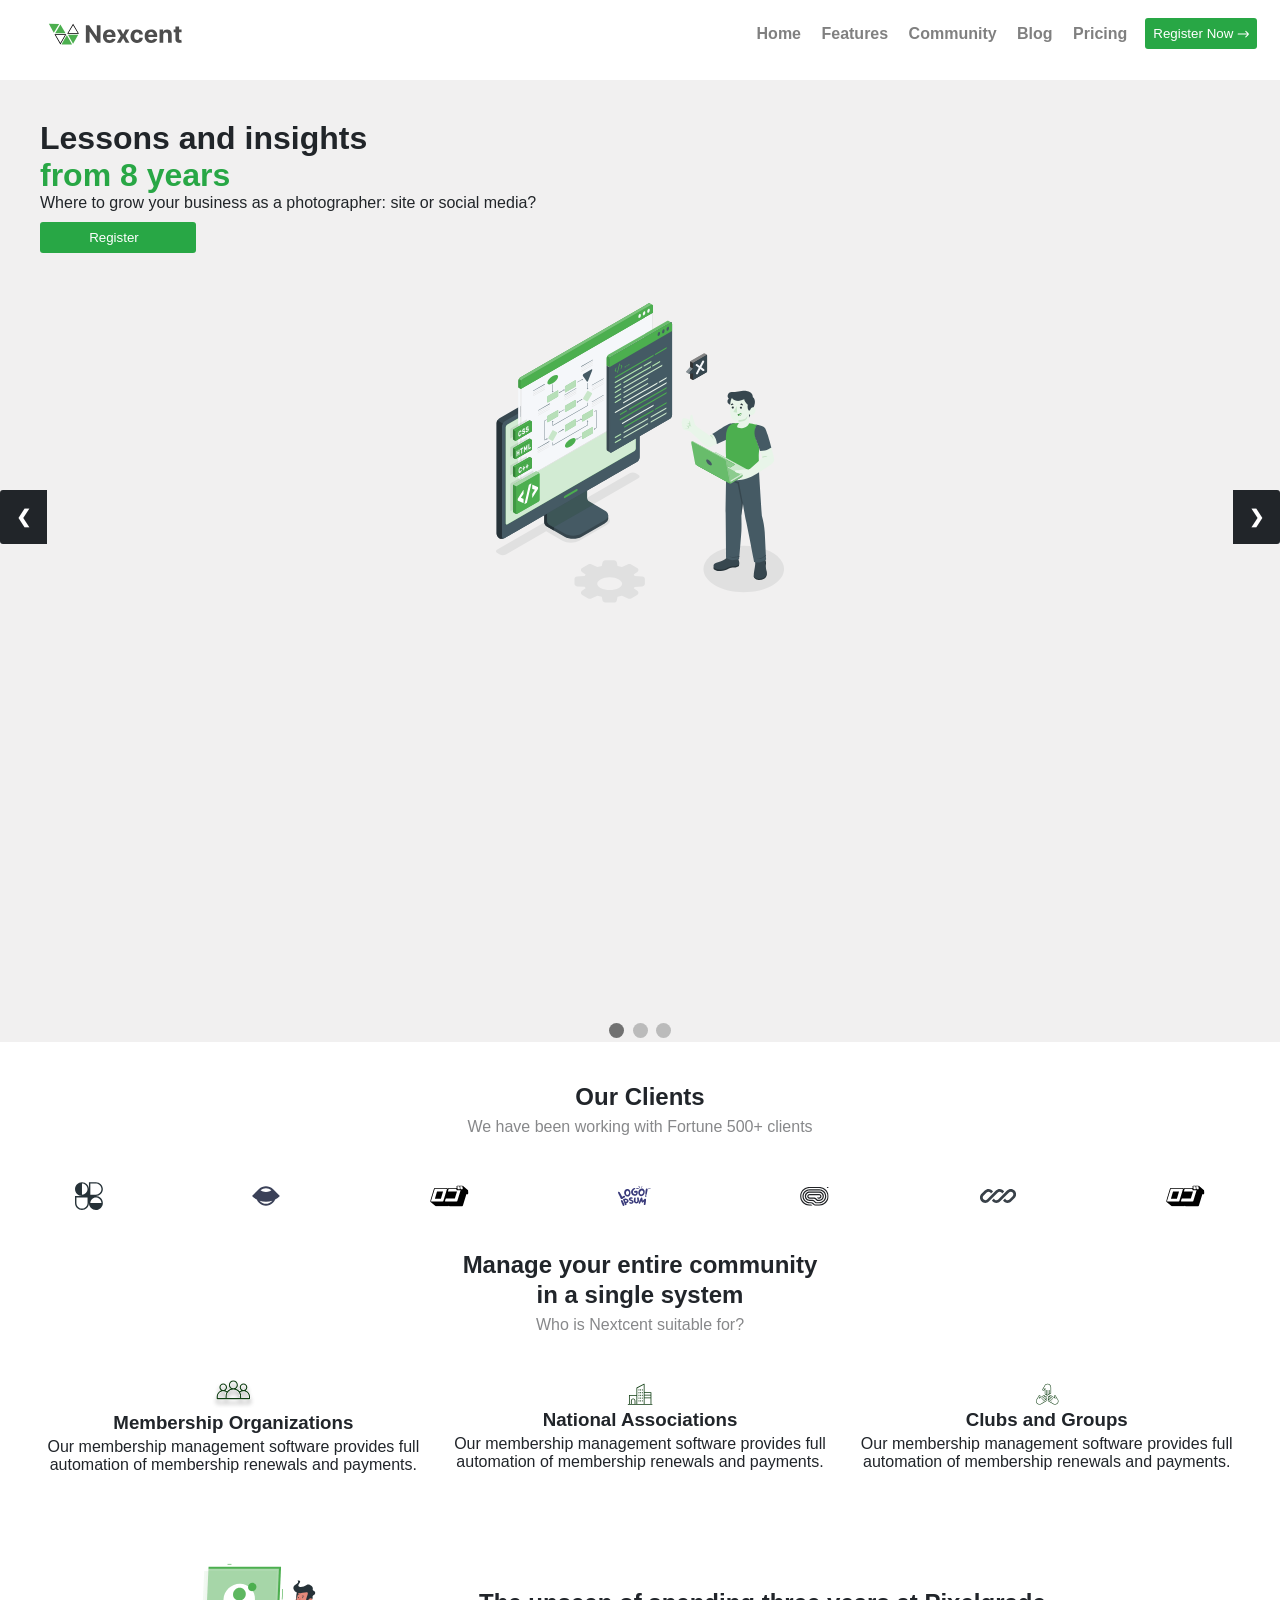
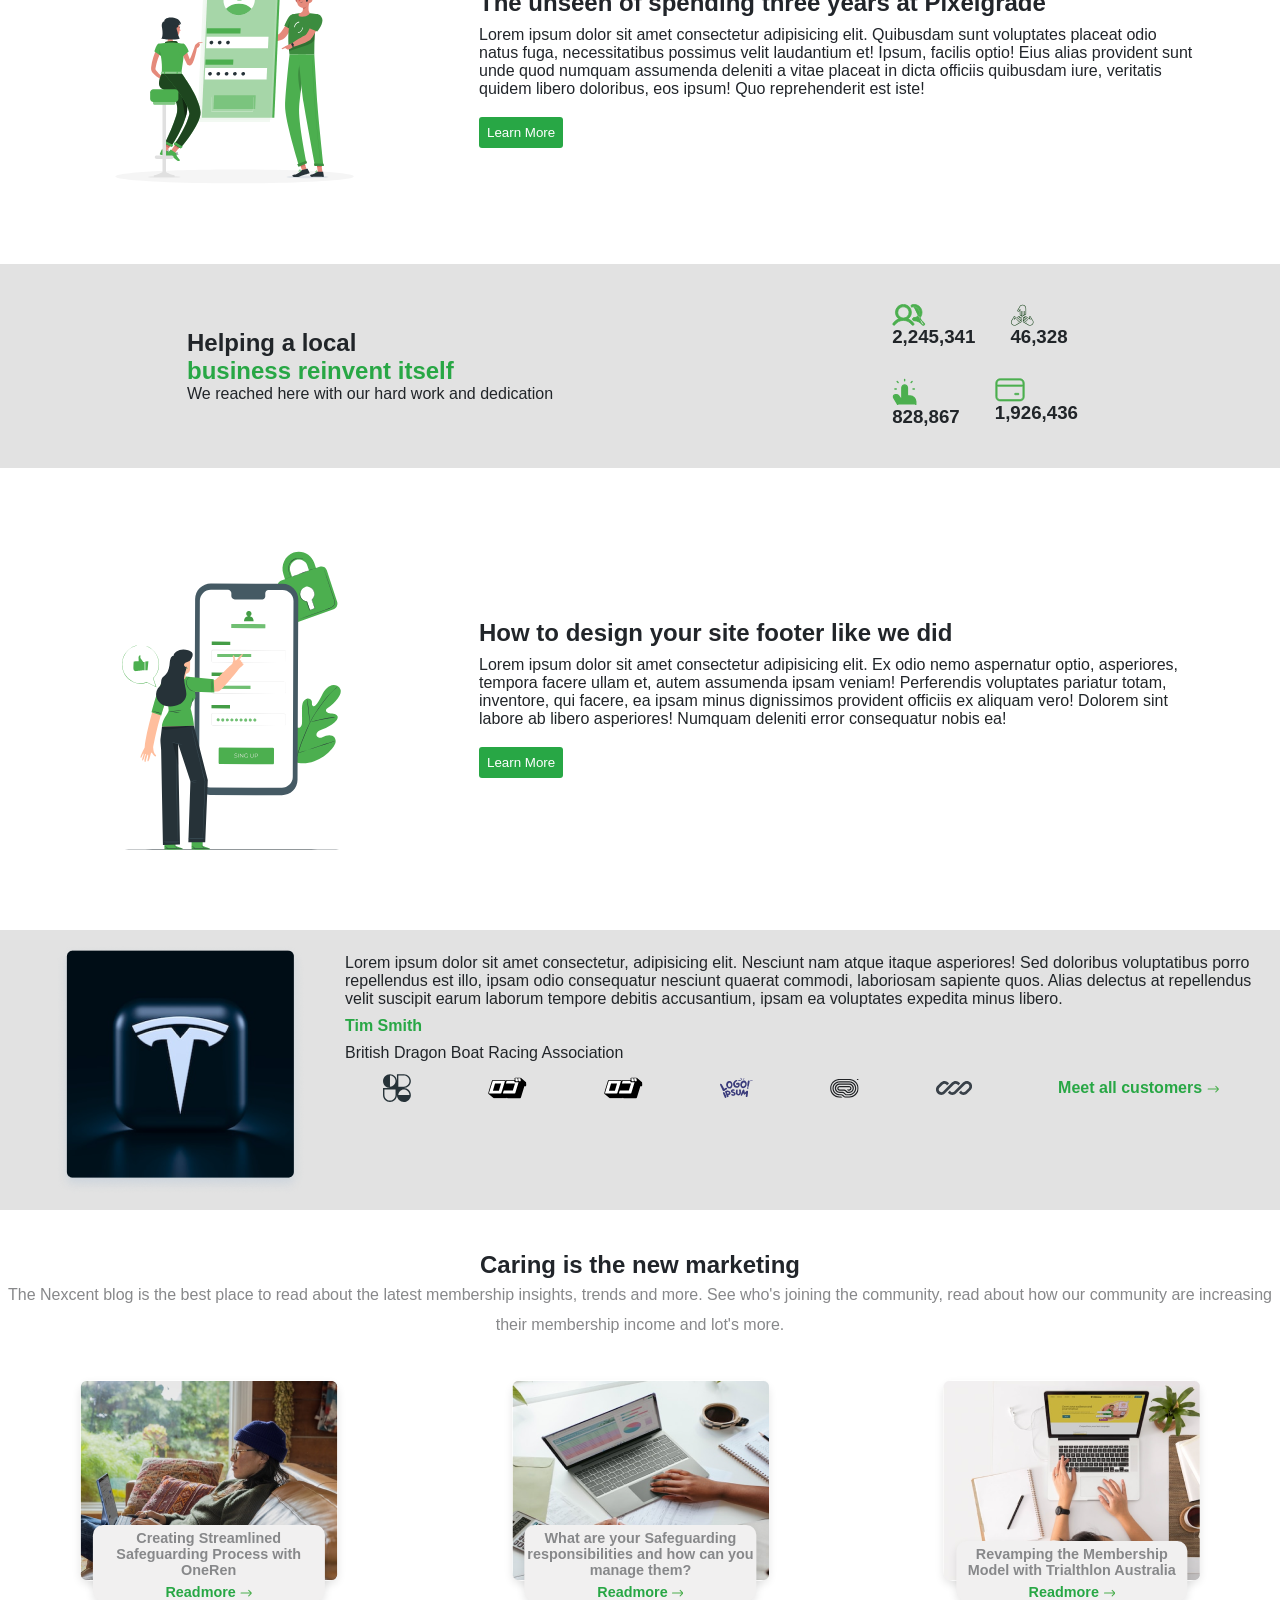
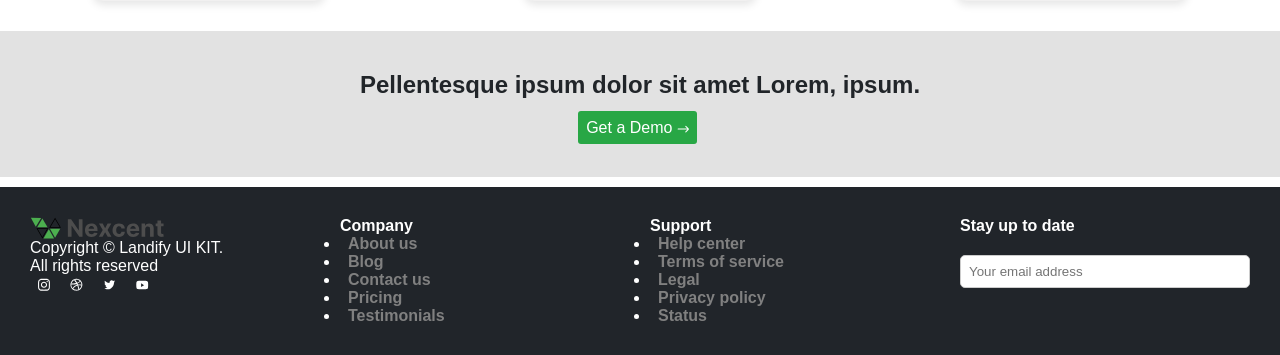
==== commit 44c9f735: "style crosscheck" ====
--- a/Nancent/index.html
+++ b/Nancent/index.html
@@ -70,7 +70,7 @@
     <section class="white">
       <div class="section-text1">
         <h2>Our Clients</h2>
-      <p>We have been working with Fortune 500+ clients</p>
+        <p>We have been working with Fortune 500+ clients</p>
       </div>
       <div class="client-logos">
         <img src="asset/client-logo 1.svg" alt="img1" />
@@ -83,7 +83,7 @@
       </div>
       <div class="section-text1">
         <h2>Manage your entire community <br />in a single system</h2>
-      <p>Who is Nextcent suitable for?</p>
+        <p>Who is Nextcent suitable for?</p>
       </div>
       <div class="card-container">
         <div class="card1 cards">
@@ -127,7 +127,7 @@
         </div>
       </article>
     </section>
-    <section class="helping gray ">
+    <section class="helping gray">
       <div>
         <h2>
           Helping a local <br /><span style="color: var(--primary-green)"
@@ -177,7 +177,7 @@
     </section>
 
     <section class="gray gray-special">
-      <img src="asset/image-tim.png" alt="img"  class="img-tim"/>
+      <img src="asset/image-tim.png" alt="img" class="img-tim" />
       <div class="texts">
         <p>
           Lorem ipsum dolor sit amet consectetur, adipisicing elit. Nesciunt nam
@@ -187,7 +187,7 @@
           laborum tempore debitis accusantium, ipsam ea voluptates expedita
           minus libero.
         </p>
-        <h4><span style="color: var(--primary-green);">Tim Smith</span></h4>
+        <h4><span style="color: var(--primary-green)">Tim Smith</span></h4>
         <p>British Dragon Boat Racing Association</p>
         <div class="text-logo">
           <img src="asset/client-logo 1.svg" alt="img" />
@@ -205,15 +205,16 @@
     <section class="white">
       <div class="section-text1">
         <h2>Caring is the new marketing</h2>
-      <p>
-        The Nexcent blog is the best place to read about the latest membership
-        insights, trends and more. See who's joining the community, read about
-        how our community are increasing their membership income and lot's more.
-      </p>
+        <p>
+          The Nexcent blog is the best place to read about the latest membership
+          insights, trends and more. See who's joining the community, read about
+          how our community are increasing their membership income and lot's
+          more.
+        </p>
       </div>
       <div class="card-container-special">
         <div class="outer-card">
-          <img src="asset/image 1.png" alt="img1" width="100%"/>
+          <img src="asset/image 1.png" alt="img1" width="100%" />
           <div class="inner-card">
             <p>Creating Streamlined Safeguarding Process with OneRen</p>
             <a href="#"
@@ -222,7 +223,7 @@
           </div>
         </div>
         <div class="outer-card">
-          <img src="asset/image 2.png" alt="img1" width="100%"/>
+          <img src="asset/image 2.png" alt="img1" width="100%" />
           <div class="inner-card">
             <p>
               What are your Safeguarding responsibilities and how can you manage
@@ -234,7 +235,7 @@
           </div>
         </div>
         <div class="outer-card">
-          <img src="asset/image 3.png" alt="img1" width="100%"/>
+          <img src="asset/image 3.png" alt="img1" width="100%" />
           <div class="inner-card">
             <p>Revamping the Membership Model with Trialthlon Australia</p>
             <a href="#"
@@ -258,7 +259,7 @@
         <p>Copyright &copy; Landify UI KIT.</p>
         <p>All rights reserved</p>
         <div class="social-medias">
-         <a href="#"><img src="asset/instagram.svg" alt="instagram" /></a> 
+          <a href="#"><img src="asset/instagram.svg" alt="instagram" /></a>
           <a href="#"><img src="asset/dribble.svg" alt="dribble" /></a>
           <a href="#"><img src="asset/twitter.svg" alt="twitter" /></a>
           <a href="#"><img src="asset/youtube.svg" alt="youtube" /></a>
@@ -286,15 +287,19 @@
             <li><a href="#privacy" class="most">Privacy policy</a></li>
             <li><a href="#status" class="most">Status</a></li>
           </ul>
+        </div>
       </div>
       <div class="stay-up-to-date">
         <h4>Stay up to date</h4>
-
-        <input type="email" name="email" id="email" placeholder="Your email address">
-        <img src="asset/plane.svg" alt="plane">
+        <input
+          type="email"
+          name="email"
+          id="email"
+          placeholder="Your email address"
+        />
+        <!-- <img src="asset/plane.svg" alt="plane"> -->
       </div>
     </footer>
-
 
     <script src="index.js"></script>
   </body>
--- a/Nancent/style.css
+++ b/Nancent/style.css
@@ -117,13 +117,14 @@
 }
 .hero-btn {
   width: 30%;
-  text-align: center;
+  align-self: start;
 }
 
 /* slideshow container */
 .slideshow-container {
-  max-width: 1000px;
-  height: 0;
+  /* max-width: 1000px; */
+  max-width: 500px;
+  height: auto;
   width: 100%; /* not sure*/
   padding: 0;
   margin: 0;
@@ -364,69 +365,6 @@
   overflow: wrap;
 }
 
-/* footer {
-  background-color: var(--dark-gray);
-  width: 100%;
-  padding: 30px;
-  display: flex;
-  justify-content: space-around;
-  font-size: 1rem;
-  text-align: left;
-} */
-
-/* footer h4 {
-  color: var(--white);
-} */
-
-/* footer .footer-logo {
-  color: var(--text-gray);
-  display: flex;
-  flex-direction: column;
-} */
-
-/* .footer-logo p {
-  margin: 20px 0;
-} */
-
-/* .footer-logo p:first-of-type {
-  margin-top: 20px;
-  margin-bottom: 3px;
-} */
-
-/* .footer-logo p:last-of-type {
-  margin-top: 3px;
-  margin-bottom: 20px;
-} */
-
-/* .social-medias a img {
-  background-color: var(--text-gray);
-  border-radius: 50%;
-  padding: 5px;
-  margin-left: 0;
-} */
-
-/* footer .company {
-  display: flex;
-  flex-direction: column;
-  margin-left: 0;
-  padding-left: 0;
-} */
-
-/* .footer-links ul li a {
-  margin-left: 0;
-  padding-left: 0;
-} */
-
-/* .footer-links ul a {
-  display: block;
-} */
-
-/* .stay-up-to-date  {
-  display: inline;
-} */
-
-/* footer grid */
-
 footer {
   background-color: var(--dark-gray);
   width: 100%;
@@ -440,7 +378,60 @@
   color: white;
 }
 
-.footer .company ul {
-  list-style-type: none;
-  text-decoration: none;
-}
+.footer-logo  {
+  grid-column: 1;
+}
+.company  {
+  grid-column: 2;
+}
+.support  {
+  grid-column: 3;
+}
+
+.stay-up-to-date {
+  grid-column: 4;
+  display: flex;
+  flex-direction: column;
+  align-items: flex-start;
+  gap: 10px;
+  grid-column-end: 5;
+}
+
+.stay-up-to-date input {
+  margin-top: 10px;
+  cursor: pointer;
+  padding: 8px;
+  width: 100%;
+  border: 1px solid #ccc;
+  border-radius: 5px;
+}
+
+
+
+
+
+
+/* Mobile Responsiveness */
+@media (max-width: 768px) {
+  .nav-links ul {
+    display: none;
+    flex-direction: column;
+    gap: 10px;
+  }
+  .nav-links:active {
+    display: flex;
+  }
+
+  /* .nav-btn {
+    display: none;
+  } */
+
+  .card-container, .card-container-special {
+    flex-direction: column;
+    gap: 20px;
+  }
+  footer {
+    grid-template-columns: 1fr;
+    text-align: center;
+  }
+}
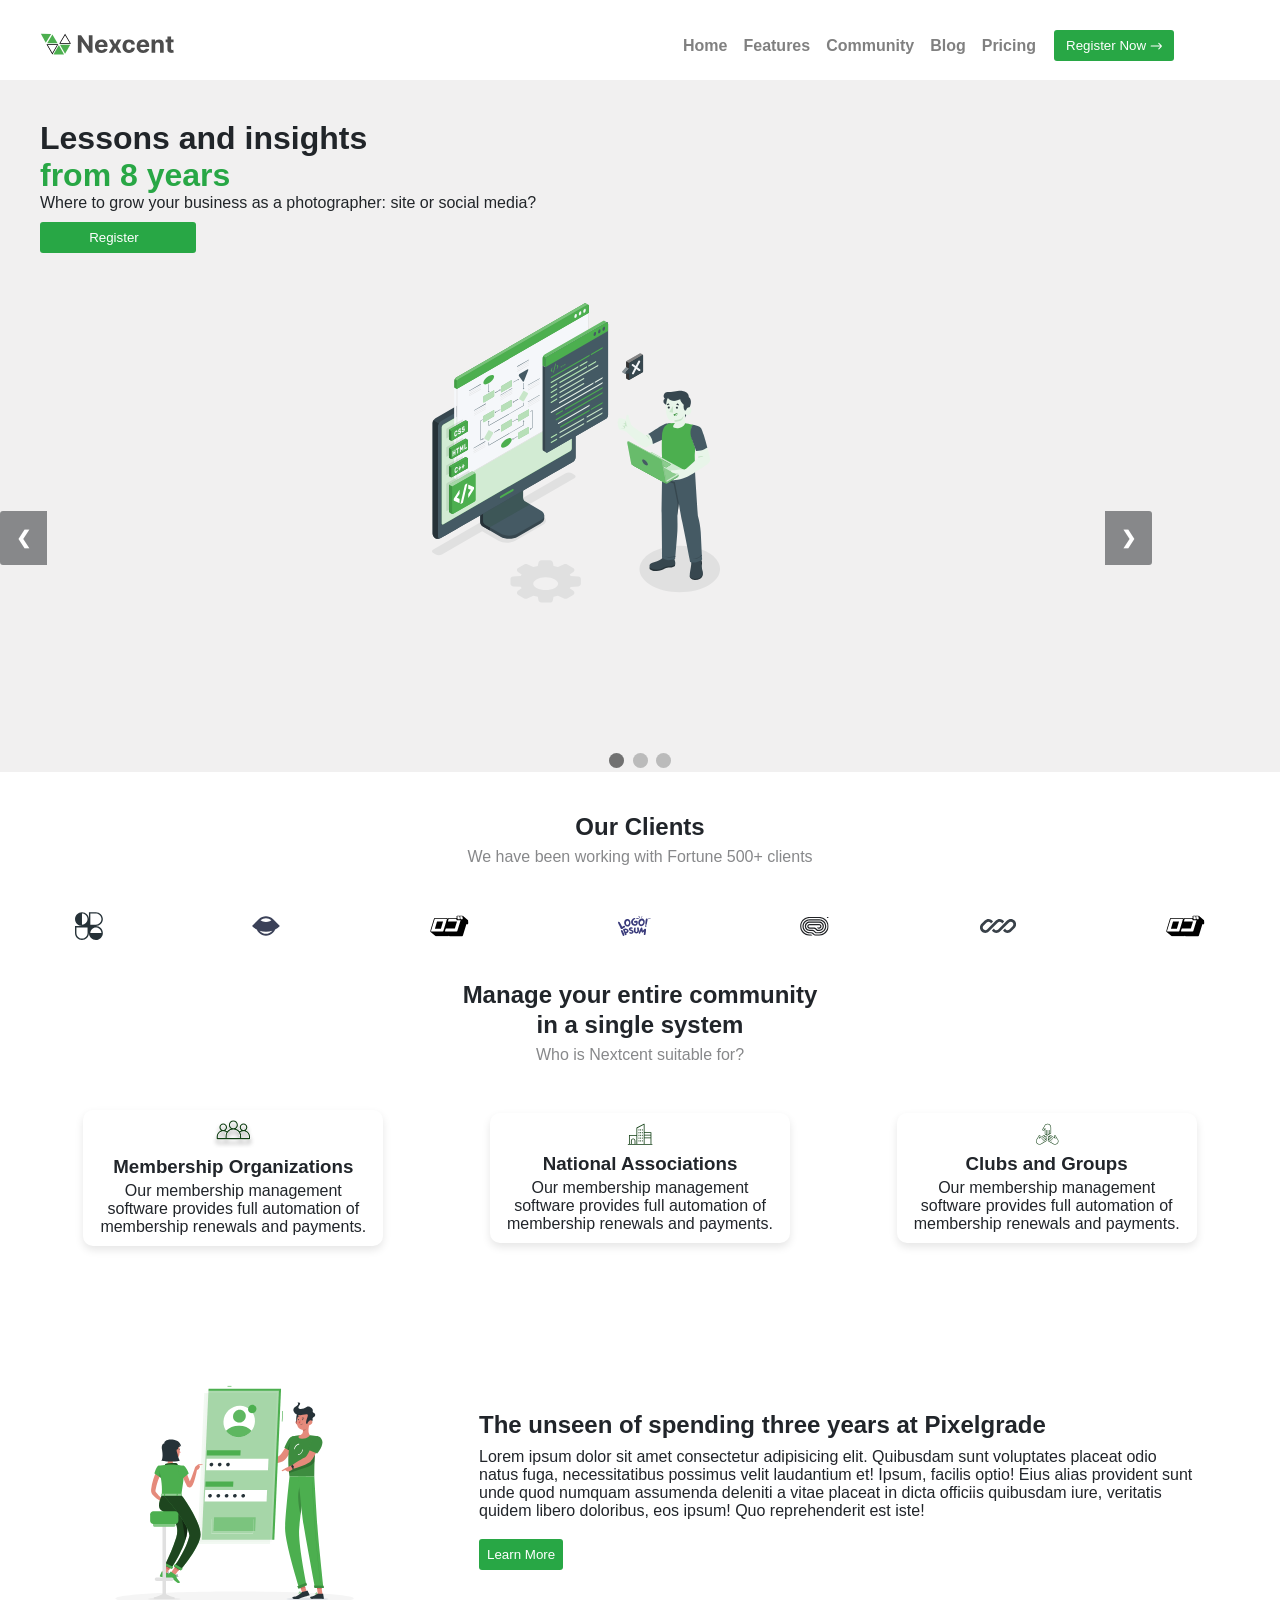
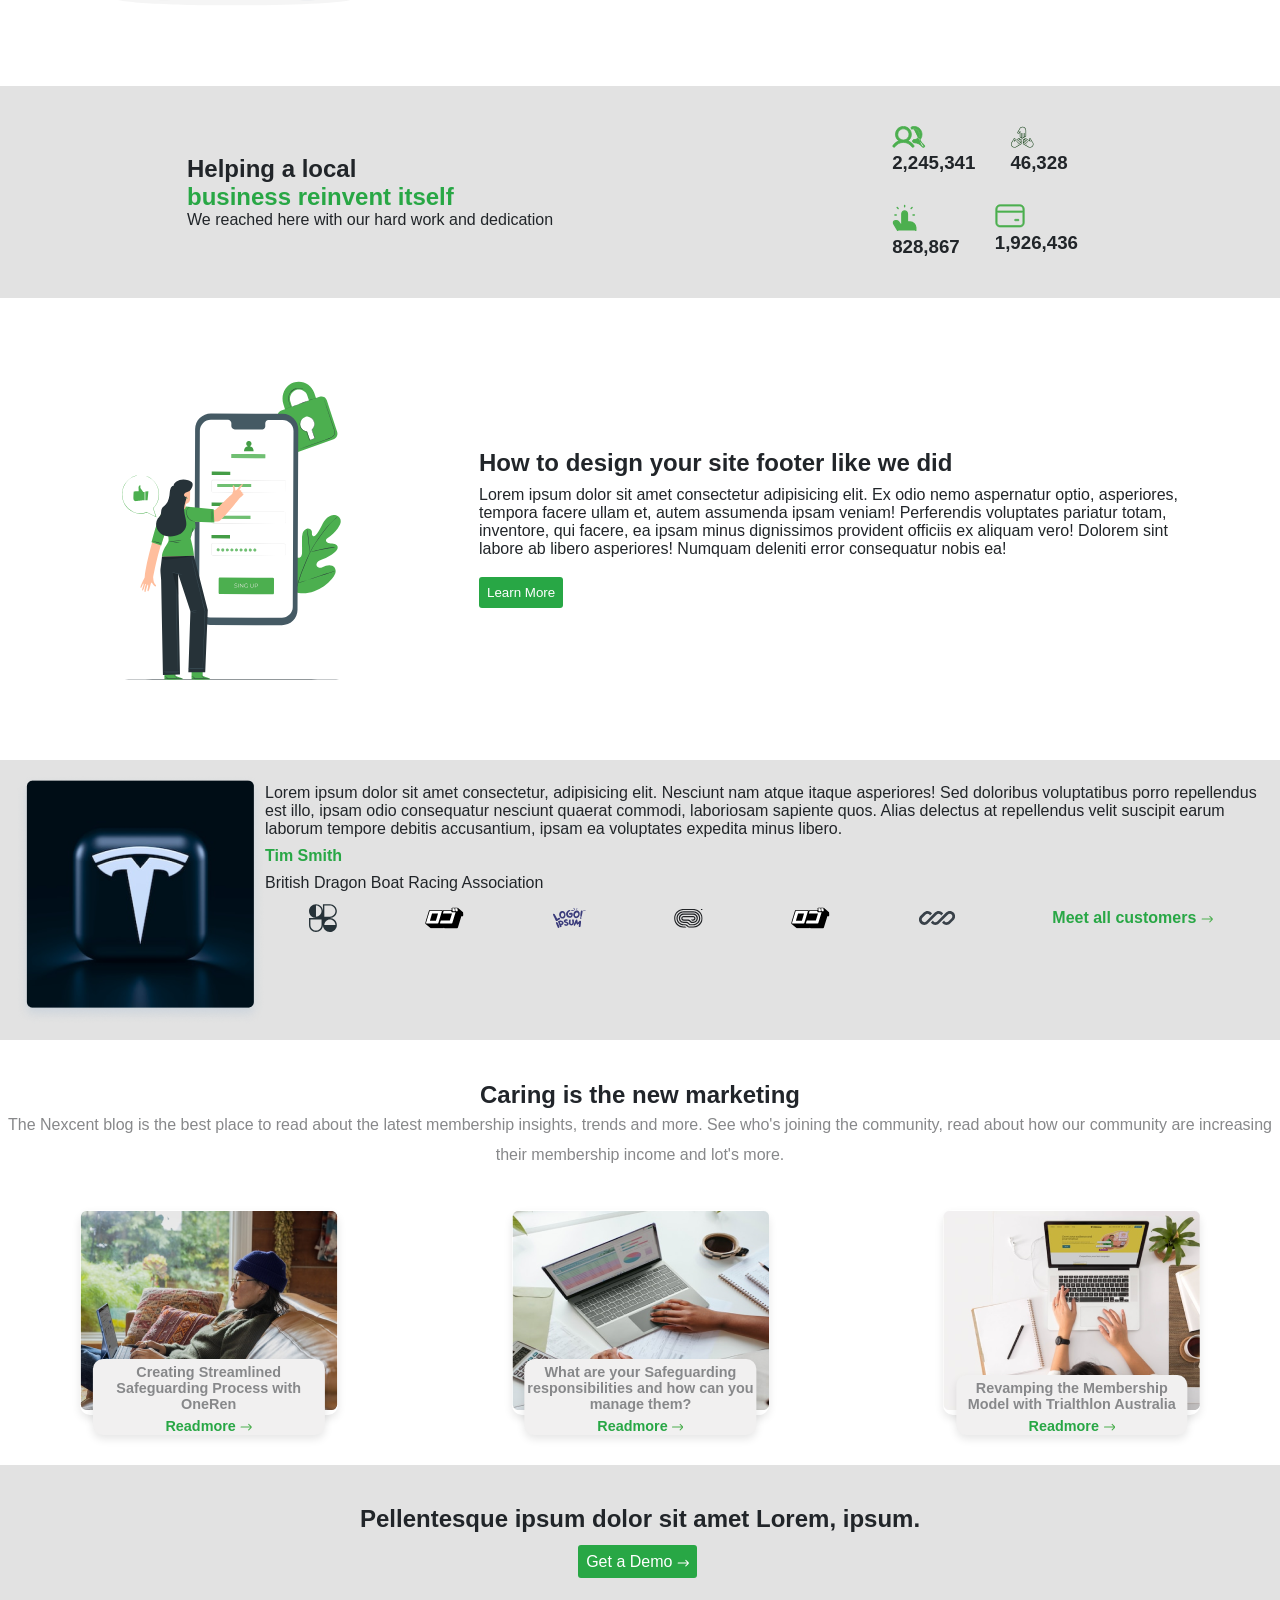
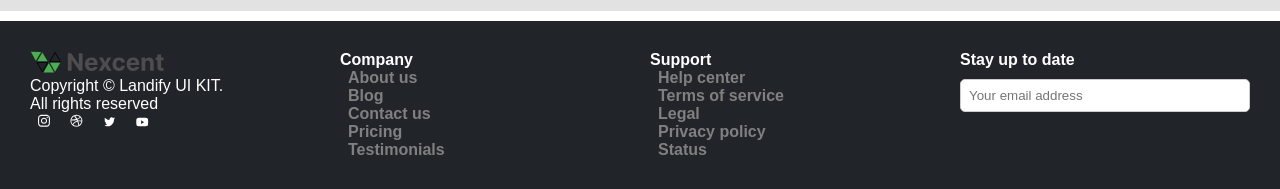
==== commit 6f1b37dc: "style adjust" ====
--- a/Nancent/index.html
+++ b/Nancent/index.html
@@ -3,15 +3,15 @@
   <head>
     <meta charset="UTF-8" />
     <meta name="viewport" content="width=device-width, initial-scale=1.0" />
-    <title>Nancent</title>
+    <title>Naxcent</title>
     <link rel="stylesheet" href="style.css" />
   </head>
   <body>
-    <header>
-      <nav>
-        <div class="logo">
-          <img src="asset/Logo.svg" alt="nexcent-logo" />
-        </div>
+    <nav>
+      <div class="logo">
+        <img src="asset/Logo.svg" alt="nexcent-logo" />
+      </div>
+      <div class="inner-grid-container">
         <div class="nav-links">
           <ul>
             <li><a href="#home" class="most">Home</a></li>
@@ -20,13 +20,18 @@
             <li><a href="#blog" class="most">Blog</a></li>
             <li><a href="#pricing" class="most">Pricing</a></li>
           </ul>
+        </div>
+        <div class="nav-btn-div">
           <button class="nav-btn btn">
             Register Now
-            <img src="asset/arrow-white.svg" alt="arrow" />
+            <img src="asset/arrow-white.svg" alt="arrow-img" />
           </button>
         </div>
-      </nav>
-    </header>
+        <div class="hamburger" id="hamburger" onclick="showLinks()">
+          &#9776;
+        </div>
+      </div>
+    </nav>
 
     <div class="hero">
       <div class="hero-text">
@@ -43,18 +48,14 @@
       </div>
       <!-- slideshow container -->
       <div class="slideshow-container">
-        <div class="mySlides fade">
-          <img src="asset/hero-illustration.svg" alt="img1" width="100%" />
-        </div>
-        <div class="mySlides fade">
-          <img src="asset/education_f8ru.svg" alt="img2" width="100%" />
-        </div>
-        <div class="mySlides fade">
-          <img
-            src="asset/instant_support_re_s7un.svg"
-            alt="img3"
-            width="100%"
-          />
+        <div class="mySlides">
+          <img src="asset/hero-illustration.svg" alt="image1" width="100%" />
+        </div>
+        <div class="mySlides">
+          <img src="asset/education_f8ru.svg" alt="image2" width="100%" />
+        </div>
+        <div class="mySlides">
+          <img src="asset/instant_support_re_s7un.svg" alt="image3" width="100%" />
         </div>
 
         <a class="prev" onclick="plusSlides(-1)">&#10094;</a>
@@ -68,26 +69,26 @@
       </div>
     </div>
     <section class="white">
-      <div class="section-text1">
+      <div class="section-text">
         <h2>Our Clients</h2>
         <p>We have been working with Fortune 500+ clients</p>
       </div>
-      <div class="client-logos">
-        <img src="asset/client-logo 1.svg" alt="img1" />
-        <img src="asset/client-logo 2.svg" alt="img1" />
-        <img src="asset/client-logo 3.svg" alt="img1" />
-        <img src="asset/client-logo 4.svg" alt="img1" />
-        <img src="asset/client-logo 5.svg" alt="img1" />
-        <img src="asset/client-logo 6.svg" alt="img1" />
-        <img src="asset/client-logo 3.svg" alt="img1" />
-      </div>
-      <div class="section-text1">
+      <div class="client-logo wrap">
+        <img src="asset/client-logo-1.svg" alt="client-logo-1"/>
+        <img src="asset/client-logo-2.svg" alt="client-logo-2"/>
+        <img src="asset/client-logo-3.svg" alt="client-logo-3"/>
+        <img src="asset/client-logo-4.svg" alt="client-logo-4"/>
+        <img src="asset/client-logo-5.svg" alt="client-logo-5"/>
+        <img src="asset/client-logo-6.svg" alt="client-logo-6"/>
+        <img src="asset/client-logo-3.svg" alt="client-logo-7"/>
+      </div>
+      <div class="section-text">
         <h2>Manage your entire community <br />in a single system</h2>
         <p>Who is Nextcent suitable for?</p>
       </div>
       <div class="card-container">
         <div class="card1 cards">
-          <img src="asset/member-icon.svg" alt="" />
+          <img src="asset/member-icon.svg" alt="membership-icon" />
           <h3>Membership Organizations</h3>
           <p>
             Our membership management software provides full automation of
@@ -95,7 +96,7 @@
           </p>
         </div>
         <div class="card2 cards">
-          <img src="asset/national-icon.svg" alt="" />
+          <img src="asset/national-icon.svg" alt="national-icon" />
           <h3>National Associations</h3>
           <p>
             Our membership management software provides full automation of
@@ -103,7 +104,7 @@
           </p>
         </div>
         <div class="card3 cards">
-          <img src="asset/group-icon.svg" alt="" />
+          <img src="asset/group-icon.svg" alt="group-icon" />
           <h3>Clubs and Groups</h3>
           <p>
             Our membership management software provides full automation of
@@ -112,7 +113,7 @@
         </div>
       </div>
       <article class="two-column">
-        <img src="asset/mobile-vector 1.svg" alt="img" />
+        <img src="asset/mobile-vector 1.svg" alt="mobile-vector-img" />
         <div class="texts">
           <h2>The unseen of spending three years at Pixelgrade</h2>
           <p>
@@ -137,23 +138,23 @@
         <p>We reached here with our hard work and dedication</p>
       </div>
       <div class="numbers">
-        <div class="contain">
+        <div class="contain wrap">
           <div class="num">
-            <img src="asset/message-icon.svg" alt="img" />
+            <img src="asset/message-icon.svg" alt="message-icon">
             <h3>2,245,341</h3>
           </div>
           <div class="num">
-            <img src="asset/group-icon.svg" alt="img" />
+            <img src="asset/group-icon.svg" alt="group-icon" />
             <h3>46,328</h3>
           </div>
         </div>
-        <div class="contain">
+        <div class="contain wrap">
           <div class="num">
-            <img src="asset/event.svg" alt="img" />
+            <img src="asset/event.svg" alt="event-icon" />
             <h3>828,867</h3>
           </div>
           <div class="num">
-            <img src="asset/card.svg" alt="img" />
+            <img src="asset/card.svg" alt="card-icon" />
             <h3>1,926,436</h3>
           </div>
         </div>
@@ -161,7 +162,7 @@
     </section>
 
     <section class="two-column">
-      <img src="asset/mobile-vector 2.svg" alt="img" />
+      <img src="asset/mobile-vector 2.svg" alt="mobile-vector-img-2" />
       <div class="texts second-texts">
         <h2>How to design your site footer like we did</h2>
         <p>
@@ -177,7 +178,7 @@
     </section>
 
     <section class="gray gray-special">
-      <img src="asset/image-tim.png" alt="img" class="img-tim" />
+      <img src="asset/image-tim.png" alt="img" class="tim-image" />
       <div class="texts">
         <p>
           Lorem ipsum dolor sit amet consectetur, adipisicing elit. Nesciunt nam
@@ -189,21 +190,21 @@
         </p>
         <h4><span style="color: var(--primary-green)">Tim Smith</span></h4>
         <p>British Dragon Boat Racing Association</p>
-        <div class="text-logo">
-          <img src="asset/client-logo 1.svg" alt="img" />
-          <img src="asset/client-logo 3.svg" alt="img" />
-          <img src="asset/client-logo 3.svg" alt="img" />
-          <img src="asset/client-logo 4.svg" alt="img" />
-          <img src="asset/client-logo 5.svg" alt="img" />
-          <img src="asset/client-logo 6.svg" alt="img" />
+        <div class="text-logo wrap">
+          <img src="asset/client-logo-1.svg" alt="client-logo-1" />
+          <img src="asset/client-logo-3.svg" alt="client-logo-3" />
+          <img src="asset/client-logo-4.svg" alt="client-logo-4" />
+          <img src="asset/client-logo-5.svg" alt="client-logo-5" />
+          <img src="asset/client-logo-3.svg" alt="client-logo-3" />
+          <img src="asset/client-logo-6.svg" alt="client-logo-6" />
           <a href="#"
-            >Meet all customers <img src="asset/arrow.svg" alt="right-arrow"
+            >Meet all customers <img src="asset/arrow.svg" alt="arrow-img"
           /></a>
         </div>
       </div>
     </section>
     <section class="white">
-      <div class="section-text1">
+      <div class="section-text">
         <h2>Caring is the new marketing</h2>
         <p>
           The Nexcent blog is the best place to read about the latest membership
@@ -214,7 +215,7 @@
       </div>
       <div class="card-container-special">
         <div class="outer-card">
-          <img src="asset/image 1.png" alt="img1" width="100%" />
+          <img src="asset/image-1.png" alt="image-1" width="100%" />
           <div class="inner-card">
             <p>Creating Streamlined Safeguarding Process with OneRen</p>
             <a href="#"
@@ -223,33 +224,33 @@
           </div>
         </div>
         <div class="outer-card">
-          <img src="asset/image 2.png" alt="img1" width="100%" />
+          <img src="asset/image-2.png" alt="image-2" width="100%" />
           <div class="inner-card">
             <p>
               What are your Safeguarding responsibilities and how can you manage
               them?
             </p>
             <a href="#"
-              >Readmore <img src="asset/arrow.svg" alt="right-arrow"
+              >Readmore <img src="asset/arrow.svg" alt="arrow-img"
             /></a>
           </div>
         </div>
         <div class="outer-card">
-          <img src="asset/image 3.png" alt="img1" width="100%" />
+          <img src="asset/image-3.png" alt="image-3" width="100%" />
           <div class="inner-card">
             <p>Revamping the Membership Model with Trialthlon Australia</p>
             <a href="#"
-              >Readmore <img src="asset/arrow.svg" alt="right-arrow"
+              >Readmore <img src="asset/arrow.svg" alt="arrow-img"
             /></a>
           </div>
         </div>
       </div>
     </section>
 
-    <section class="before-foot gray">
+    <section class="section-last gray">
       <h2>Pellentesque ipsum dolor sit amet Lorem, ipsum.</h2>
       <buttton class="btn"
-        >Get a Demo <img src="asset/arrow-white.svg" alt="right-arrow"
+        >Get a Demo <img src="asset/arrow-white.svg" alt="arrow-img"
       /></buttton>
     </section>
 
--- a/Nancent/style.css
+++ b/Nancent/style.css
@@ -21,41 +21,53 @@
   font-family: Arial, Helvetica, sans-serif;
   height: 100%;
   width: 100%;
-  /* height: 100vh;
-  width: 100vw; */
-}
-img {
-  vertical-align: middle;
-}
-
-header {
+}
+
+nav {
+  display: grid;
+  grid-template-columns: repeat(2, 1fr);
+  gap: 10px;
+  column-gap: 30px;
   background-color: var(--white);
-  padding: 8px;
+  top: 0;
   position: fixed;
   width: 100%;
   height: 80px;
-  top: 0;
-}
-
-nav {
-  display: flex;
-  justify-content: space-between;
 }
 
 nav .logo {
   margin: auto 40px;
 }
+.inner-grid-container {
+  display: grid;
+  grid-template-columns: repeat(3, 1fr);
+  padding: 20px;
+}
+.hamburger {
+  grid-column: 3;
+}
 
 .nav-links {
   display: flex;
-  /* padding: 10px; */
+}
+
+.nav-links ul {
+  display: flex;
+  flex-direction: row;
   align-items: center;
-}
-
-.nav-links li {
-  display: inline;
-  /* padding: 5px; */
+  list-style: none;
   height: auto;
+}
+
+.hamburger {
+  display: none;
+  color: var(--text-gray);
+  font-size: 30px;
+  font-weight: 700;
+  width: auto;
+  height: auto;
+  padding: 5px;
+  cursor: pointer;
 }
 
 a {
@@ -72,6 +84,7 @@
 
 a.most {
   color: gray;
+  flex-direction: row;
   text-decoration: none;
   padding: 8px;
 }
@@ -82,6 +95,9 @@
   transition: all 0.6s ease;
 }
 
+.nav-btn {
+  width: 9em;
+}
 .btn,
 .nav-btn {
   color: var(--white);
@@ -122,43 +138,34 @@
 
 /* slideshow container */
 .slideshow-container {
-  /* max-width: 1000px; */
-  max-width: 500px;
-  height: auto;
-  width: 100%; /* not sure*/
+  max-width: 90rem;
+  height: 45vh;
+  width: 90vw;
   padding: 0;
   margin: 0;
-  aspect-ratio: 16 / 9;
-  padding-top: 56.25%;
   position: relative;
-  margin: 0 auto;
+  justify-self: center;
   overflow: hidden;
 }
-.slideshow-container img {
+.mySlides img {
   position: absolute;
-  top: 0;
-  left: 0;
-  width: 100%;
-  height: 50%; /*100%;*/
+  display: block;
+  height: 100%; 
   max-height: 300px;
   object-fit: contain;
   object-position: center;
 }
 
-.mySlides {
-  display: none;
-}
-
 .prev,
 .next {
-  position: fixed;
-  top: 50%;
+  position: absolute;
+  top: 80%;
   width: auto;
-  margin-top: 40px; /*-22px */
+  margin-top: -152px; 
   cursor: pointer;
   padding: 16px;
   color: var(--white);
-  background-color: var(--black);
+  background-color: var(--text-gray);
   font-weight: bold;
   font-size: 18px;
   transition: 0.6s ease;
@@ -166,7 +173,6 @@
   user-select: none;
 }
 
-/* Setting next button to the right */
 .next {
   right: 0;
 }
@@ -184,7 +190,7 @@
   height: 15px;
   width: 15px;
   margin: 0 2px;
-  background-color: #bbb; /*#bbb*/
+  background-color: #bbb; 
   border-radius: 50%;
   display: inline-block;
   transition: background-color 0.6 ease;
@@ -193,43 +199,32 @@
 
 .active,
 .dot:hover {
-  background-color: #717171; /*#717171*/
-}
-
-/* Fade animation   */
-.fade {
-  animation-name: fade;
-  animation-duration: 1.5s;
-}
-
-#keyframes fade {
-  from {
-    opacity: 0.4;
-  }
-  to {
-    opacity: 1;
-  }
+  background-color: #717171; 
 }
 
 /* client side */
+.wrap {
+  flex-wrap: wrap;
+}
+
 section.white {
   color: var(--dark-gray);
 }
 
-.section-text1 {
+.section-text {
   text-align: center;
   margin: 40px auto;
   line-height: 30px;
 }
-.section-text1 h2 {
+.section-text h2 {
   font-weight: 700;
 }
 
-.section-text1 p {
+.section-text p {
   color: var(--text-gray);
 }
 
-.client-logos,
+.client-logo,
 .text-logo {
   display: flex;
   justify-content: space-around;
@@ -241,7 +236,9 @@
   align-items: center;
   margin: 30px;
 }
-
+.cards {
+  padding: 10px;
+}
 .cards img,
 .cards h3 {
   margin-bottom: 4px;
@@ -312,18 +309,18 @@
 
 .card-container-special {
   display: flex;
-  /* justify-content: space-around; */
   gap: 15px;
 }
 .outer-card,
-.inner-card {
+.inner-card,
+.cards {
   border-radius: 10px;
   box-shadow: 0 4px 8px rgba(0, 0, 0, 0.1);
-  /* padding: 20px; */
   position: relative;
 }
 
-.outer-card {
+.outer-card,
+.cards {
   max-width: 300px;
   margin: 0 auto 50px auto;
   text-align: center;
@@ -332,12 +329,11 @@
 .inner-card {
   width: 90%;
   margin: 0 auto;
-  position: absolute; /* this took it out of the outer-card*/
+  position: absolute;
   bottom: -20px;
   left: 50%;
   transform: translateX(-50%);
   background-color: var(--light-gray);
-  /* padding: 10px; */
 }
 
 .inner-card p,
@@ -353,14 +349,14 @@
   color: var(--primary-green);
 }
 
-.before-foot {
+.section-last {
   display: block;
   text-align: center;
   padding: 40px;
   font-size: 1rem;
 }
 
-.before-foot h2 {
+.section-last h2 {
   margin-bottom: 20px;
   overflow: wrap;
 }
@@ -370,7 +366,6 @@
   width: 100%;
   padding: 30px;
   font-size: 1rem;
-  text-align: left;
   display: grid;
   grid-template-columns: repeat(4, 1fr);
   margin-top: 10px;
@@ -378,23 +373,10 @@
   color: white;
 }
 
-.footer-logo  {
-  grid-column: 1;
-}
-.company  {
-  grid-column: 2;
-}
-.support  {
-  grid-column: 3;
-}
-
-.stay-up-to-date {
-  grid-column: 4;
-  display: flex;
-  flex-direction: column;
-  align-items: flex-start;
-  gap: 10px;
-  grid-column-end: 5;
+
+.footer-links ul {
+  list-style: none;
+  align-items: start;
 }
 
 .stay-up-to-date input {
@@ -406,32 +388,105 @@
   border-radius: 5px;
 }
 
-
-
-
-
+.spacing {
+  margin-left: 0;
+  padding-left: 0;
+}
+
+.social-media a img {
+  padding: 5px;
+  border-radius: 50%;
+  transition: transform 0.2s ease;
+}
+.social-media a img:hover {
+  padding: 5px;
+  border-radius: 50%;
+  transform: scale(1.1);
+}
 
 /* Mobile Responsiveness */
 @media (max-width: 768px) {
-  .nav-links ul {
+  nav {
+    grid-template-columns: repeat(2, 1fr);
+  }
+  .inner-grid-container {
+    grid-template-columns: 2fr;
+    gap: 0;
+    align-items: self-end;
+    justify-items: self-end;
+    width: 100%;
+    right: 3;
+  }
+
+  .hamburger {
+    display: block;
+    margin-left: 0;
+    /* vertical-align: middle; */
+  }
+  .nav-links {
     display: none;
-    flex-direction: column;
-    gap: 10px;
-  }
-  .nav-links:active {
+    flex-direction: row;
+  }
+  .nav-links.active {
     display: flex;
+    flex-direction: column;
   }
 
   /* .nav-btn {
     display: none;
   } */
 
-  .card-container, .card-container-special {
+  .card-container,
+  .card-container-special {
     flex-direction: column;
     gap: 20px;
-  }
+    transition: flex-direction 0.3s ease;
+  }
+
+  .two-column {
+    flex-direction: column;
+    gap: 20px;
+  }
+  .helping {
+    flex-direction: column;
+    gap: 10px;
+    text-align: center;
+  }
+  .gray-special {
+    flex-direction: column;
+    gap: 20px;
+  }
+  .contain.wrap {
+    justify-content: center;
+  }
+
+
   footer {
-    grid-template-columns: 1fr;
+    grid-template-columns: 2fr;
     text-align: center;
-  }
-}+    gap: 20px;
+  }
+
+  footer {
+    display: flex;
+    justify-content: space-around;
+    flex-direction: column;
+    text-align: center;
+  }
+  .stay-up-to-date input {
+    max-width: 50%;
+  }
+}
+
+
+@media screen and (min-width: 576px) {
+  .slideshow-container {
+    height: 40vh;
+  }
+}
+
+@media screen and (min-width: 992px) {
+  .slideshow-container {
+    height: 50vh;
+  }
+}
